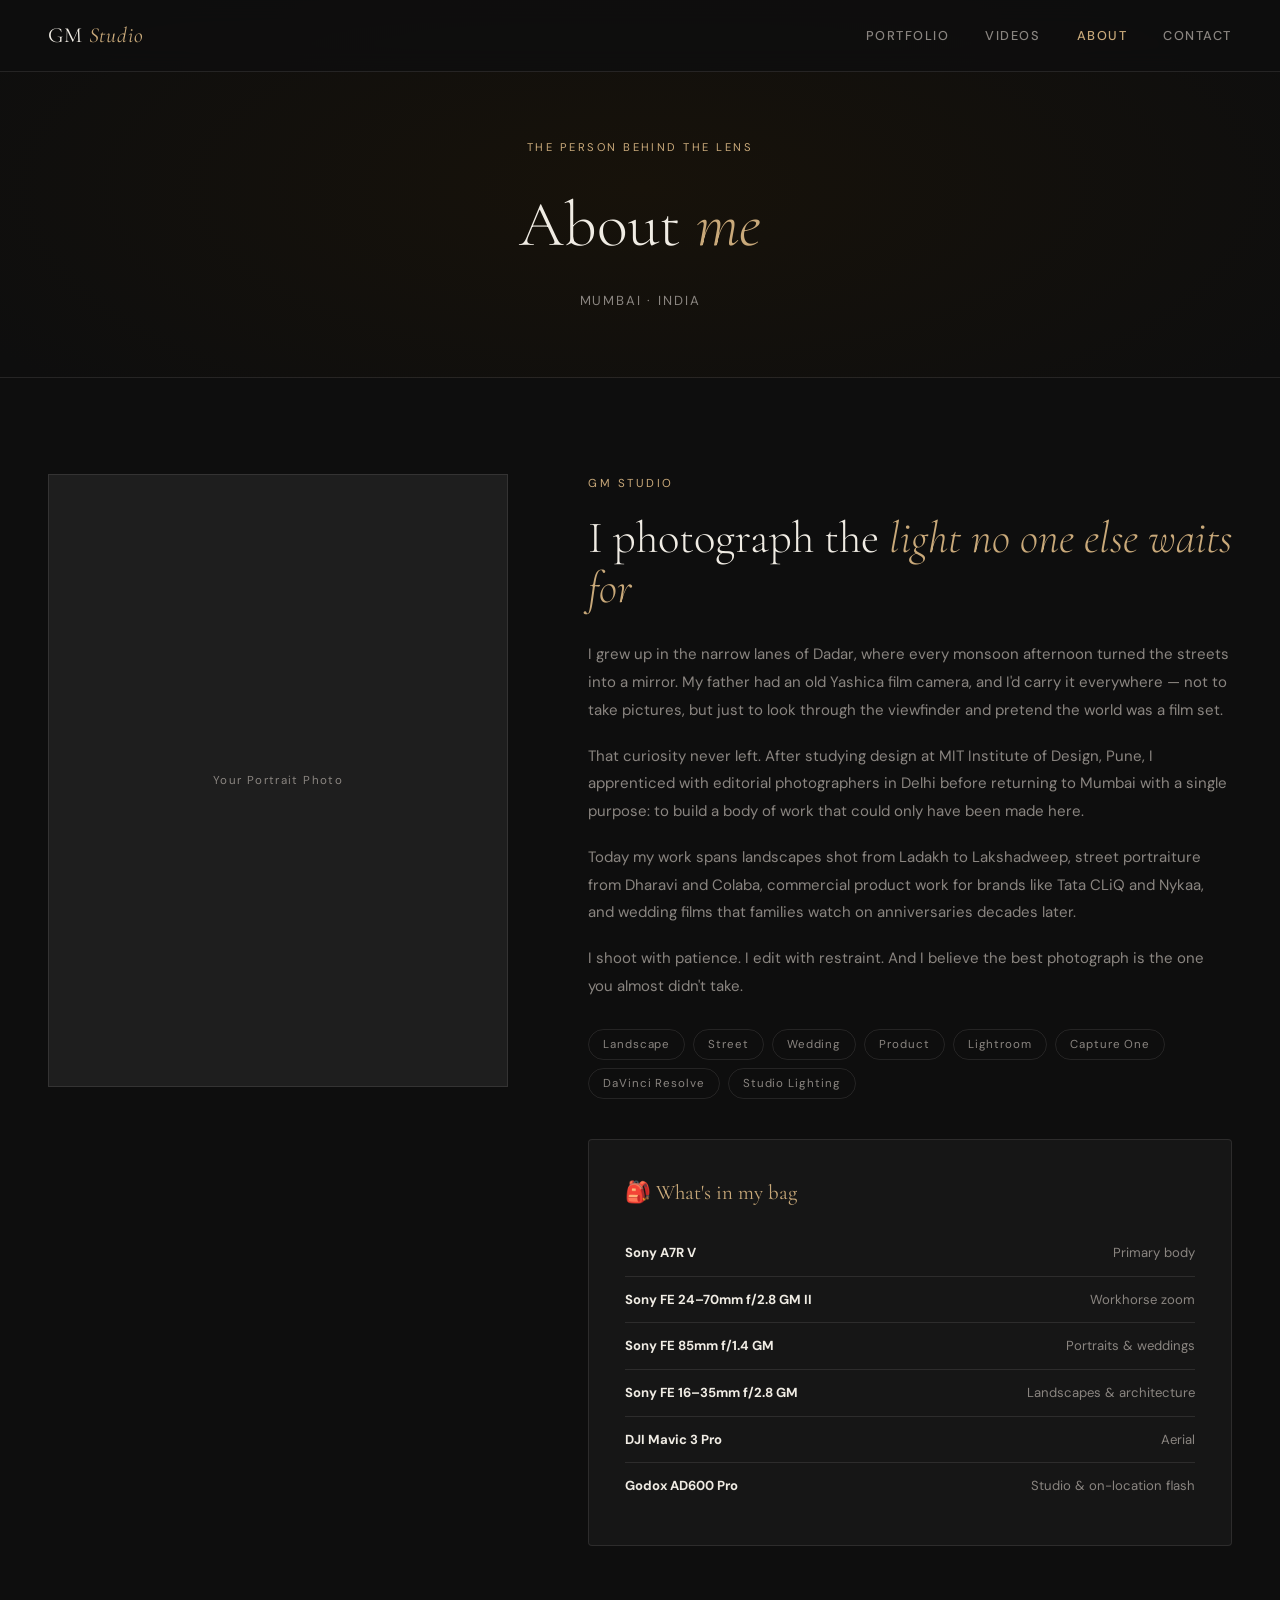
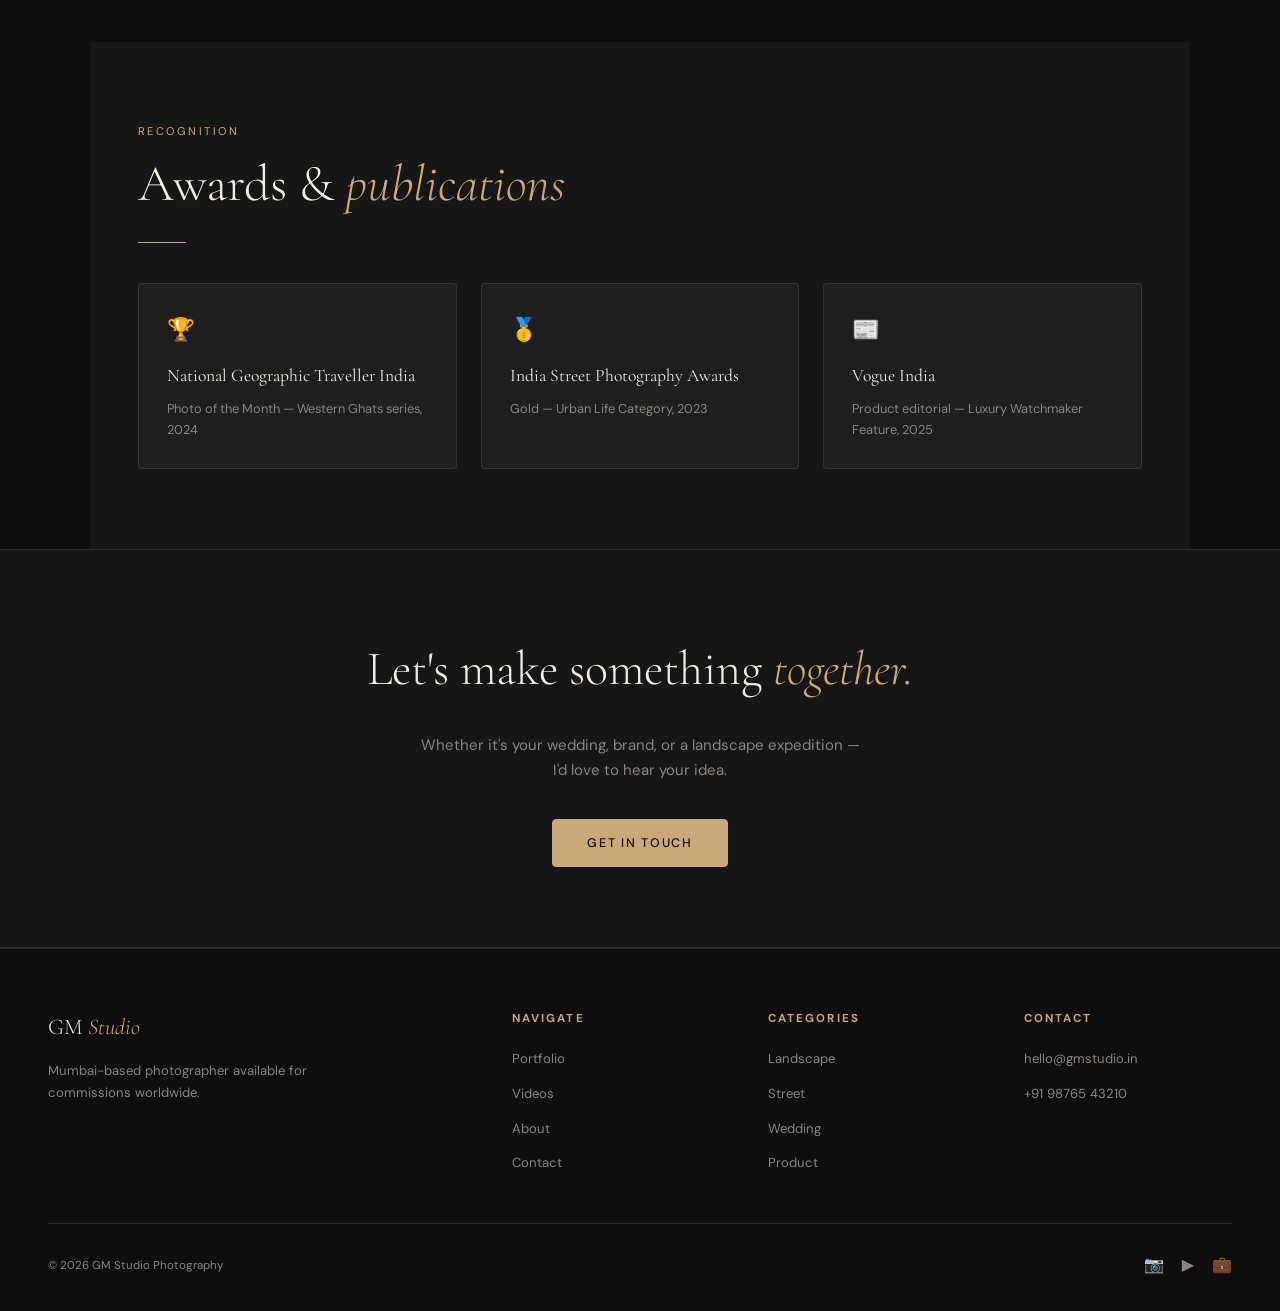
==== about.html @ 30e32eff "Add files via upload" ====
<!DOCTYPE html>
<html lang="en">
<head>
  <meta charset="UTF-8" />
  <meta name="viewport" content="width=device-width, initial-scale=1.0" />
  <title>About — GM Studio Photography</title>
  <link rel="stylesheet" href="css/style.css" />
</head>
<body class="about-page">

  <nav>
    <a href="index.html" class="nav-logo">GM <span> Studio </span></a>
    <ul class="nav-links">
      <li><a href="portfolio.html">Portfolio</a></li>
      <li><a href="videos.html">Videos</a></li>
      <li><a href="about.html">About</a></li>
      <li><a href="contact.html">Contact</a></li>
    </ul>
    <button class="hamburger" aria-label="Menu">
      <span></span><span></span><span></span>
    </button>
  </nav>

  <div class="mobile-menu">
    <a href="portfolio.html">Portfolio</a>
    <a href="videos.html">Videos</a>
    <a href="about.html">About</a>
    <a href="contact.html">Contact</a>
  </div>

  <!-- PAGE HERO -->
  <div class="page-hero">
    <div class="section-label">The person behind the lens</div>
    <h1>About <em>me</em></h1>
    <p>Mumbai &middot; India</p>
  </div>

  <!-- ABOUT INTRO -->
  <div class="about-intro">
    <div class="about-photo">
      <span style="color:var(--text-muted);font-size:.72rem;letter-spacing:.12em;">Your Portrait Photo</span>
    </div>
    <div class="about-text" data-reveal>
      <div class="eyebrow">GM Studio </div>
      <h2>I photograph the <em>light no one else waits for</em></h2>

      <p>I grew up in the narrow lanes of Dadar, where every monsoon afternoon turned the streets into a mirror. My father had an old Yashica film camera, and I'd carry it everywhere — not to take pictures, but just to look through the viewfinder and pretend the world was a film set.</p>

      <p>That curiosity never left. After studying design at MIT Institute of Design, Pune, I apprenticed with editorial photographers in Delhi before returning to Mumbai with a single purpose: to build a body of work that could only have been made here.</p>

      <p>Today my work spans landscapes shot from Ladakh to Lakshadweep, street portraiture from Dharavi and Colaba, commercial product work for brands like Tata CLiQ and Nykaa, and wedding films that families watch on anniversaries decades later.</p>

      <p>I shoot with patience. I edit with restraint. And I believe the best photograph is the one you almost didn't take.</p>

      <div class="skills-row">
        <span class="skill-tag">Landscape</span>
        <span class="skill-tag">Street</span>
        <span class="skill-tag">Wedding</span>
        <span class="skill-tag">Product</span>
        <span class="skill-tag">Lightroom</span>
        <span class="skill-tag">Capture One</span>
        <span class="skill-tag">DaVinci Resolve</span>
        <span class="skill-tag">Studio Lighting</span>
      </div>

      <!-- GEAR -->
      <div class="gear-list">
        <h3>🎒 What's in my bag</h3>
        <div class="gear-item">
          <strong>Sony A7R V</strong>
          <span>Primary body</span>
        </div>
        <div class="gear-item">
          <strong>Sony FE 24–70mm f/2.8 GM II</strong>
          <span>Workhorse zoom</span>
        </div>
        <div class="gear-item">
          <strong>Sony FE 85mm f/1.4 GM</strong>
          <span>Portraits & weddings</span>
        </div>
        <div class="gear-item">
          <strong>Sony FE 16–35mm f/2.8 GM</strong>
          <span>Landscapes & architecture</span>
        </div>
        <div class="gear-item">
          <strong>DJI Mavic 3 Pro</strong>
          <span>Aerial</span>
        </div>
        <div class="gear-item">
          <strong>Godox AD600 Pro</strong>
          <span>Studio & on-location flash</span>
        </div>
      </div>
    </div>
  </div>

  <!-- AWARDS + RECOGNITION -->
  <section style="background:var(--bg-2); padding:80px 48px;">
    <div class="section-label">Recognition</div>
    <h2 class="section-title" data-reveal>Awards & <em>publications</em></h2>
    <div class="divider"></div>
    <div style="display:grid; grid-template-columns:repeat(3,1fr); gap:24px; margin-top:40px;">

      <div style="background:var(--bg-3);border:1px solid var(--border);padding:28px;border-radius:4px;" data-reveal>
        <div style="font-size:1.4rem;margin-bottom:12px;">🏆</div>
        <h4 style="font-family:var(--font-display);font-weight:400;font-size:1.1rem;margin-bottom:8px;">National Geographic Traveller India</h4>
        <p style="font-size:.8rem;color:var(--text-muted);">Photo of the Month — Western Ghats series, 2024</p>
      </div>

      <div style="background:var(--bg-3);border:1px solid var(--border);padding:28px;border-radius:4px;" data-reveal>
        <div style="font-size:1.4rem;margin-bottom:12px;">🥇</div>
        <h4 style="font-family:var(--font-display);font-weight:400;font-size:1.1rem;margin-bottom:8px;">India Street Photography Awards</h4>
        <p style="font-size:.8rem;color:var(--text-muted);">Gold — Urban Life Category, 2023</p>
      </div>

      <div style="background:var(--bg-3);border:1px solid var(--border);padding:28px;border-radius:4px;" data-reveal>
        <div style="font-size:1.4rem;margin-bottom:12px;">📰</div>
        <h4 style="font-family:var(--font-display);font-weight:400;font-size:1.1rem;margin-bottom:8px;">Vogue India</h4>
        <p style="font-size:.8rem;color:var(--text-muted);">Product editorial — Luxury Watchmaker Feature, 2025</p>
      </div>

    </div>
  </section>

  <!-- CTA -->
  <div class="cta-strip">
    <h2>Let's make something <em>together.</em></h2>
    <p>Whether it's your wedding, brand, or a landscape expedition — I'd love to hear your idea.</p>
    <a href="contact.html" class="btn btn-solid">Get in touch</a>
  </div>

  <!-- FOOTER -->
  <footer>
    <div class="footer-grid">
      <div>
        <div class="footer-logo">GM <span> Studio </span></div>
        <p class="footer-about">Mumbai-based photographer available for commissions worldwide.</p>
      </div>
      <div class="footer-col">
        <h4>Navigate</h4>
        <ul>
          <li><a href="portfolio.html">Portfolio</a></li>
          <li><a href="videos.html">Videos</a></li>
          <li><a href="about.html">About</a></li>
          <li><a href="contact.html">Contact</a></li>
        </ul>
      </div>
      <div class="footer-col">
        <h4>Categories</h4>
        <ul>
          <li><a href="portfolio.html">Landscape</a></li>
          <li><a href="portfolio.html">Street</a></li>
          <li><a href="portfolio.html">Wedding</a></li>
          <li><a href="portfolio.html">Product</a></li>
        </ul>
      </div>
      <div class="footer-col">
        <h4>Contact</h4>
        <ul>
          <li><a href="mailto:hello@gmstudio.in">hello@gmstudio.in</a></li>
          <li><a href="tel:+919876543210">+91 98765 43210</a></li>
        </ul>
      </div>
    </div>
    <div class="footer-bottom">
      <span>© 2026 GM Studio Photography</span>
      <div class="social-links">
        <a href="#" aria-label="Instagram">📷</a>
        <a href="#" aria-label="YouTube">▶️</a>
        <a href="#" aria-label="LinkedIn">💼</a>
      </div>
    </div>
  </footer>

  <script src="js/main.js"></script>
</body>
</html>
---- css/style.css ----
/* ============================================================
   Aryan Sharma Photography — style.css
   Palette: Deep charcoal bg, warm ivory text, dusty rose accent
   Type: Cormorant Garamond (display) + DM Sans (body)
   ============================================================ */

@import url('https://fonts.googleapis.com/css2?family=Cormorant+Garamond:ital,wght@0,300;0,400;0,600;1,300;1,400&family=DM+Sans:wght@300;400;500&display=swap');

/* ── TOKENS ── */
:root {
  --bg:         #0e0e0e;
  --bg-2:       #161616;
  --bg-3:       #1e1e1e;
  --text:       #f0ece4;
  --text-muted: #8a8580;
  --accent:     #c9a97a;       /* warm gold */
  --accent-2:   #e8d5b7;
  --border:     rgba(240,236,228,.1);
  --radius:     4px;
  --nav-h:      72px;

  --font-display: 'Cormorant Garamond', Georgia, serif;
  --font-body:    'DM Sans', system-ui, sans-serif;
}

/* ── RESET ── */
*, *::before, *::after { box-sizing: border-box; margin: 0; padding: 0; }
html { scroll-behavior: smooth; }
body {
  background: var(--bg);
  color: var(--text);
  font-family: var(--font-body);
  font-size: 15px;
  line-height: 1.65;
  -webkit-font-smoothing: antialiased;
}
img { display: block; max-width: 100%; }
a { color: inherit; text-decoration: none; }
ul { list-style: none; }
button { cursor: pointer; border: none; background: none; font-family: inherit; }

/* ── NAV ── */
nav {
  position: fixed; top: 0; left: 0; right: 0; z-index: 100;
  height: var(--nav-h);
  display: flex; align-items: center; justify-content: space-between;
  padding: 0 48px;
  background: rgba(14,14,14,.88);
  backdrop-filter: blur(12px);
  border-bottom: 1px solid var(--border);
  transition: background .3s;
}
.nav-logo {
  font-family: var(--font-display);
  font-size: 1.35rem;
  font-weight: 400;
  letter-spacing: .04em;
  color: var(--text);
}
.nav-logo span { color: var(--accent); font-style: italic; }
.nav-links { display: flex; gap: 36px; align-items: center; }
.nav-links a {
  font-size: .8rem;
  font-weight: 500;
  letter-spacing: .12em;
  text-transform: uppercase;
  color: var(--text-muted);
  transition: color .2s;
}
.nav-links a:hover,
.nav-links a.active { color: var(--accent); }
.hamburger { display: none; flex-direction: column; gap: 5px; }
.hamburger span {
  display: block; width: 24px; height: 1.5px;
  background: var(--text); transition: all .3s;
}

/* ── HERO ── */
.hero {
  min-height: 100vh;
  display: flex; flex-direction: column;
  align-items: center; justify-content: center;
  text-align: center;
  padding: var(--nav-h) 24px 0;
  position: relative;
  overflow: hidden;
}
.hero-bg {
  position: absolute; inset: 0; z-index: 0;
  background: radial-gradient(ellipse 70% 60% at 50% 40%, #1a1510 0%, #0e0e0e 100%);
}
.hero-content { position: relative; z-index: 1; max-width: 680px; }
.hero-icon {
  font-size: 2rem; margin-bottom: 28px;
  color: var(--accent); opacity: .7;
}
.hero h1 {
  font-family: var(--font-display);
  font-size: clamp(2.8rem, 6vw, 5.5rem);
  font-weight: 300;
  line-height: 1.08;
  letter-spacing: -.01em;
  margin-bottom: 20px;
}
.hero h1 em { font-style: italic; color: var(--accent); }
.hero-sub {
  font-size: .78rem;
  letter-spacing: .22em;
  text-transform: uppercase;
  color: var(--text-muted);
  margin-bottom: 44px;
}
.hero-sub span { color: var(--accent); }
.btn {
  display: inline-flex; align-items: center; gap: 10px;
  padding: 13px 34px;
  border: 1px solid var(--accent);
  color: var(--accent);
  font-family: var(--font-body);
  font-size: .78rem;
  font-weight: 500;
  letter-spacing: .14em;
  text-transform: uppercase;
  border-radius: var(--radius);
  transition: background .25s, color .25s;
}
.btn:hover { background: var(--accent); color: var(--bg); }
.btn-solid {
  background: var(--accent); color: var(--bg);
}
.btn-solid:hover { background: var(--accent-2); }
.hero-scroll {
  position: absolute; bottom: 36px; left: 50%; transform: translateX(-50%);
  display: flex; flex-direction: column; align-items: center; gap: 8px;
  color: var(--text-muted); font-size: .7rem; letter-spacing: .14em;
  text-transform: uppercase;
}
.hero-scroll::after {
  content: '';
  display: block; width: 1px; height: 40px;
  background: linear-gradient(to bottom, var(--accent), transparent);
  animation: scrollLine 2s ease-in-out infinite;
}
@keyframes scrollLine { 0%,100%{opacity:.3;transform:scaleY(1)} 50%{opacity:1;transform:scaleY(1.3)} }

/* ── SECTION BASICS ── */
section { padding: 96px 48px; }
.section-label {
  font-size: .7rem; letter-spacing: .22em; text-transform: uppercase;
  color: var(--accent); margin-bottom: 16px;
}
.section-title {
  font-family: var(--font-display);
  font-size: clamp(2rem, 4vw, 3.2rem);
  font-weight: 300; line-height: 1.12;
}
.section-title em { font-style: italic; color: var(--accent); }
.divider {
  width: 48px; height: 1px;
  background: var(--accent); margin: 28px 0;
}

/* ── PORTFOLIO PREVIEW (homepage) ── */
.portfolio-section { background: var(--bg-2); }
.filter-bar {
  display: flex; align-items: center; gap: 12px;
  margin-bottom: 40px; flex-wrap: wrap;
}
.filter-bar span {
  font-size: .72rem; letter-spacing: .14em;
  text-transform: uppercase; color: var(--text-muted); margin-right: 8px;
}
.filter-btn {
  padding: 6px 18px;
  border: 1px solid var(--border);
  border-radius: 20px;
  font-size: .75rem; letter-spacing: .1em;
  text-transform: uppercase; color: var(--text-muted);
  transition: all .2s;
}
.filter-btn:hover, .filter-btn.active {
  border-color: var(--accent); color: var(--accent);
  background: rgba(201,169,122,.08);
}
.grid-3 {
  display: grid;
  grid-template-columns: repeat(3, 1fr);
  gap: 2px;
}
.photo-card {
  position: relative; overflow: hidden;
  aspect-ratio: 4/3; background: var(--bg-3);
  cursor: pointer;
}
.photo-card img {
  width: 100%; height: 100%; object-fit: cover;
  transition: transform .5s cubic-bezier(.25,.46,.45,.94);
}
.photo-card:hover img { transform: scale(1.06); }
.photo-card-overlay {
  position: absolute; inset: 0;
  background: linear-gradient(to top, rgba(14,14,14,.85) 0%, transparent 55%);
  opacity: 0; transition: opacity .3s;
  display: flex; flex-direction: column;
  justify-content: flex-end; padding: 20px;
}
.photo-card:hover .photo-card-overlay { opacity: 1; }
.photo-card-overlay h3 {
  font-family: var(--font-display); font-weight: 400; font-size: 1.1rem;
}
.photo-card-overlay p { font-size: .72rem; color: var(--accent); letter-spacing: .1em; text-transform: uppercase; }

/* ── PLACEHOLDER SVG PHOTO CARDS ── */
.photo-placeholder {
  width:100%; height:100%; display:flex; align-items:center; justify-content:center;
  background: var(--bg-3); flex-direction: column; gap: 8px; color: var(--text-muted);
}
.photo-placeholder svg { opacity: .3; }
.photo-placeholder span { font-size: .7rem; letter-spacing: .1em; text-transform: uppercase; opacity: .4; }

/* ── ABOUT STRIP (homepage teaser) ── */
.about-strip {
  display: grid; grid-template-columns: 1fr 1fr; gap: 80px; align-items: center;
}
.about-strip-img {
  position: relative;
}
.about-strip-img .img-frame {
  width: 100%; aspect-ratio: 3/4; background: var(--bg-3);
  border: 1px solid var(--border);
  display: flex; align-items: center; justify-content: center;
  color: var(--text-muted); font-size: .75rem; letter-spacing: .1em;
}
.about-strip-img::before {
  content: '';
  position: absolute; top: -16px; left: -16px;
  width: 60%; height: 60%;
  border-top: 1px solid var(--accent); border-left: 1px solid var(--accent);
  pointer-events: none;
}
.about-strip-text p { color: var(--text-muted); margin-bottom: 20px; line-height: 1.8; }
.stats-row { display: flex; gap: 40px; margin: 36px 0; }
.stat { border-left: 1px solid var(--accent); padding-left: 16px; }
.stat-num {
  font-family: var(--font-display); font-size: 2.2rem;
  font-weight: 300; color: var(--text); line-height: 1;
}
.stat-num span { color: var(--accent); }
.stat-label { font-size: .7rem; letter-spacing: .14em; text-transform: uppercase; color: var(--text-muted); }

/* ── SERVICES ── */
.services-grid {
  display: grid; grid-template-columns: repeat(4, 1fr); gap: 1px;
  border: 1px solid var(--border); margin-top: 56px;
}
.service-card {
  padding: 40px 28px; background: var(--bg-2);
  border-right: 1px solid var(--border);
  transition: background .25s;
}
.service-card:last-child { border-right: none; }
.service-card:hover { background: var(--bg-3); }
.service-icon { font-size: 1.6rem; margin-bottom: 20px; }
.service-card h3 {
  font-family: var(--font-display); font-size: 1.25rem;
  font-weight: 400; margin-bottom: 12px;
}
.service-card p { font-size: .82rem; color: var(--text-muted); line-height: 1.7; }

/* ── CTA STRIP ── */
.cta-strip {
  background: var(--bg-2);
  border-top: 1px solid var(--border);
  border-bottom: 1px solid var(--border);
  text-align: center; padding: 80px 48px;
}
.cta-strip h2 {
  font-family: var(--font-display); font-size: clamp(1.8rem, 4vw, 3rem);
  font-weight: 300; margin-bottom: 24px;
}
.cta-strip h2 em { font-style: italic; color: var(--accent); }
.cta-strip p { color: var(--text-muted); max-width: 440px; margin: 0 auto 36px; }

/* ── FOOTER ── */
footer {
  background: var(--bg); border-top: 1px solid var(--border);
  padding: 60px 48px 32px;
}
.footer-grid {
  display: grid; grid-template-columns: 2fr 1fr 1fr 1fr; gap: 48px;
  margin-bottom: 48px;
}
.footer-logo {
  font-family: var(--font-display); font-size: 1.4rem; font-weight: 300;
  color: var(--text); margin-bottom: 14px;
}
.footer-logo span { color: var(--accent); font-style: italic; }
.footer-about { font-size: .82rem; color: var(--text-muted); line-height: 1.7; max-width: 260px; }
.footer-col h4 {
  font-size: .72rem; letter-spacing: .18em; text-transform: uppercase;
  color: var(--accent); margin-bottom: 18px;
}
.footer-col ul { display: flex; flex-direction: column; gap: 10px; }
.footer-col ul li a {
  font-size: .82rem; color: var(--text-muted); transition: color .2s;
}
.footer-col ul li a:hover { color: var(--text); }
.footer-bottom {
  display: flex; justify-content: space-between; align-items: center;
  padding-top: 28px; border-top: 1px solid var(--border);
  font-size: .72rem; color: var(--text-muted);
}
.social-links { display: flex; gap: 18px; }
.social-links a { color: var(--text-muted); transition: color .2s; font-size: 1rem; }
.social-links a:hover { color: var(--accent); }

/* ── PAGE HERO (inner pages) ── */
.page-hero {
  height: 42vh; min-height: 300px;
  display: flex; flex-direction: column; align-items: center; justify-content: center;
  text-align: center; padding-top: var(--nav-h);
  background: radial-gradient(ellipse 60% 80% at 50% 50%, #17120a 0%, #0e0e0e 100%);
  border-bottom: 1px solid var(--border);
}
.page-hero h1 {
  font-family: var(--font-display); font-size: clamp(2.4rem, 5vw, 4.5rem);
  font-weight: 300;
}
.page-hero h1 em { font-style: italic; color: var(--accent); }
.page-hero p { color: var(--text-muted); font-size: .82rem; letter-spacing: .14em; text-transform: uppercase; margin-top: 12px; }

/* ── PORTFOLIO PAGE ── */
.portfolio-page section { padding: 64px 48px; }
.masonry-grid {
  columns: 3; column-gap: 3px;
}
.masonry-item {
  break-inside: avoid; margin-bottom: 3px;
  position: relative; overflow: hidden; cursor: pointer;
}
.masonry-item img { width: 100%; display: block; transition: transform .4s; }
.masonry-item:hover img { transform: scale(1.04); }

/* ── LIGHTBOX ── */
.lightbox {
  position: fixed; inset: 0; z-index: 999;
  background: rgba(10,10,10,.95); backdrop-filter: blur(8px);
  display: none; align-items: center; justify-content: center;
}
.lightbox.open { display: flex; }
.lightbox-inner { max-width: 90vw; max-height: 90vh; position: relative; }
.lightbox-inner img { max-width: 90vw; max-height: 80vh; object-fit: contain; border: 1px solid var(--border); }
.lightbox-close {
  position: absolute; top: -44px; right: 0;
  color: var(--text-muted); font-size: 1.6rem; cursor: pointer;
  transition: color .2s;
}
.lightbox-close:hover { color: var(--accent); }
.lightbox-caption {
  margin-top: 14px; text-align: center;
  font-family: var(--font-display); font-size: 1rem;
  color: var(--text-muted); font-style: italic;
}

/* ── VIDEOS PAGE ── */
.videos-grid {
  display: grid; grid-template-columns: repeat(3, 1fr); gap: 24px;
  margin-top: 48px;
}
.video-card {
  background: var(--bg-2); border: 1px solid var(--border);
  border-radius: var(--radius); overflow: hidden; transition: border-color .25s;
}
.video-card:hover { border-color: var(--accent); }
.video-thumb {
  aspect-ratio: 16/9; background: var(--bg-3);
  display: flex; align-items: center; justify-content: center;
  position: relative; overflow: hidden; cursor: pointer;
}
.video-thumb-placeholder {
  width: 100%; height: 100%; display: flex; align-items: center; justify-content: center;
  background: linear-gradient(135deg, #1a1510, #0e0e0e);
}
.play-btn {
  width: 56px; height: 56px; border-radius: 50%;
  border: 1.5px solid var(--accent);
  display: flex; align-items: center; justify-content: center;
  color: var(--accent); font-size: 1.2rem;
  transition: all .25s;
}
.video-thumb:hover .play-btn { background: var(--accent); color: var(--bg); }
.video-info { padding: 20px; }
.video-info h3 { font-family: var(--font-display); font-size: 1.1rem; font-weight: 400; margin-bottom: 8px; }
.video-info p { font-size: .78rem; color: var(--text-muted); }
.video-tag {
  display: inline-block; margin-top: 10px;
  padding: 3px 10px; border: 1px solid var(--border);
  border-radius: 20px; font-size: .65rem; letter-spacing: .1em;
  text-transform: uppercase; color: var(--text-muted);
}

/* ── ABOUT PAGE ── */
.about-page section { max-width: 1100px; margin: 0 auto; }
.about-intro {
  display: grid; grid-template-columns: 1fr 1.4fr; gap: 80px; align-items: start;
  padding: 96px 48px;
}
.about-photo {
  position: sticky; top: calc(var(--nav-h) + 24px);
  aspect-ratio: 3/4; background: var(--bg-3); border: 1px solid var(--border);
  display: flex; align-items: center; justify-content: center;
  color: var(--text-muted); font-size: .75rem;
}
.about-text .eyebrow {
  font-size: .72rem; letter-spacing: .22em; text-transform: uppercase;
  color: var(--accent); margin-bottom: 20px;
}
.about-text h2 {
  font-family: var(--font-display); font-size: clamp(2rem, 3.5vw, 3rem);
  font-weight: 300; line-height: 1.12; margin-bottom: 28px;
}
.about-text h2 em { font-style: italic; color: var(--accent); }
.about-text p { color: var(--text-muted); line-height: 1.85; margin-bottom: 18px; }
.skills-row { display: flex; flex-wrap: wrap; gap: 8px; margin-top: 28px; }
.skill-tag {
  padding: 5px 14px; border: 1px solid var(--border);
  border-radius: 20px; font-size: .72rem; letter-spacing: .08em;
  color: var(--text-muted);
}
.gear-list {
  background: var(--bg-2); border: 1px solid var(--border);
  border-radius: var(--radius); padding: 36px; margin-top: 40px;
}
.gear-list h3 {
  font-family: var(--font-display); font-size: 1.3rem; font-weight: 400;
  margin-bottom: 20px; color: var(--accent);
}
.gear-item {
  display: flex; justify-content: space-between; align-items: center;
  padding: 12px 0; border-bottom: 1px solid var(--border);
  font-size: .82rem;
}
.gear-item:last-child { border-bottom: none; }
.gear-item span { color: var(--text-muted); }

/* ── CONTACT PAGE ── */
.contact-page { padding: 80px 48px; max-width: 1100px; margin: 0 auto; }
.contact-grid { display: grid; grid-template-columns: 1fr 1.4fr; gap: 80px; align-items: start; }
.contact-info h2 {
  font-family: var(--font-display); font-size: clamp(1.8rem, 3vw, 2.8rem);
  font-weight: 300; margin-bottom: 20px;
}
.contact-info h2 em { font-style: italic; color: var(--accent); }
.contact-info p { color: var(--text-muted); line-height: 1.8; margin-bottom: 32px; }
.contact-detail { display: flex; gap: 16px; align-items: flex-start; margin-bottom: 20px; }
.contact-detail-icon { color: var(--accent); font-size: 1.1rem; margin-top: 2px; }
.contact-detail-text label {
  display: block; font-size: .68rem; letter-spacing: .16em;
  text-transform: uppercase; color: var(--text-muted); margin-bottom: 4px;
}
.contact-detail-text span { font-size: .9rem; }
.form-group { margin-bottom: 22px; }
.form-group label {
  display: block; font-size: .72rem; letter-spacing: .14em;
  text-transform: uppercase; color: var(--accent); margin-bottom: 10px;
}
.form-group input,
.form-group select,
.form-group textarea {
  width: 100%; background: var(--bg-2); border: 1px solid var(--border);
  border-radius: var(--radius); color: var(--text);
  font-family: var(--font-body); font-size: .88rem;
  padding: 13px 16px; transition: border-color .2s; outline: none;
}
.form-group input:focus,
.form-group select:focus,
.form-group textarea:focus { border-color: var(--accent); }
.form-group textarea { resize: vertical; min-height: 130px; }
.form-group select option { background: var(--bg-2); }
.form-row { display: grid; grid-template-columns: 1fr 1fr; gap: 16px; }

/* ── TOAST ── */
.toast {
  position: fixed; bottom: 32px; right: 32px; z-index: 999;
  background: var(--bg-3); border: 1px solid var(--accent);
  color: var(--text); padding: 16px 24px; border-radius: var(--radius);
  font-size: .85rem; display: none; align-items: center; gap: 12px;
  animation: slideUp .3s ease;
}
.toast.show { display: flex; }
@keyframes slideUp { from{transform:translateY(16px);opacity:0} to{transform:translateY(0);opacity:1} }

/* ── MOBILE NAV MENU ── */
.mobile-menu {
  display: none; position: fixed; inset: 0; z-index: 99;
  background: var(--bg); padding: calc(var(--nav-h) + 32px) 40px 40px;
  flex-direction: column; gap: 28px;
}
.mobile-menu.open { display: flex; }
.mobile-menu a {
  font-family: var(--font-display); font-size: 2.2rem; font-weight: 300;
  color: var(--text-muted); transition: color .2s;
}
.mobile-menu a:hover { color: var(--accent); }

/* ── RESPONSIVE ── */
@media (max-width: 1024px) {
  nav { padding: 0 28px; }
  section { padding: 64px 28px; }
  .grid-3, .masonry-grid { columns: 2; }
  .grid-3 { grid-template-columns: 1fr 1fr; }
  .services-grid { grid-template-columns: 1fr 1fr; }
  .footer-grid { grid-template-columns: 1fr 1fr; }
  .about-intro { grid-template-columns: 1fr; gap: 40px; }
  .about-photo { position: static; aspect-ratio: 16/9; }
  .contact-grid { grid-template-columns: 1fr; gap: 48px; }
  .about-strip { grid-template-columns: 1fr; gap: 48px; }
  .videos-grid { grid-template-columns: 1fr 1fr; }
}

@media (max-width: 640px) {
  .nav-links { display: none; }
  .hamburger { display: flex; }
  section { padding: 48px 20px; }
  .grid-3 { grid-template-columns: 1fr; }
  .masonry-grid { columns: 1; }
  .services-grid { grid-template-columns: 1fr; }
  .footer-grid { grid-template-columns: 1fr; }
  .footer-bottom { flex-direction: column; gap: 16px; text-align: center; }
  .form-row { grid-template-columns: 1fr; }
  .stats-row { flex-direction: column; gap: 20px; }
  .videos-grid { grid-template-columns: 1fr; }
  .contact-page { padding: 48px 20px; }
  nav { padding: 0 20px; }
}
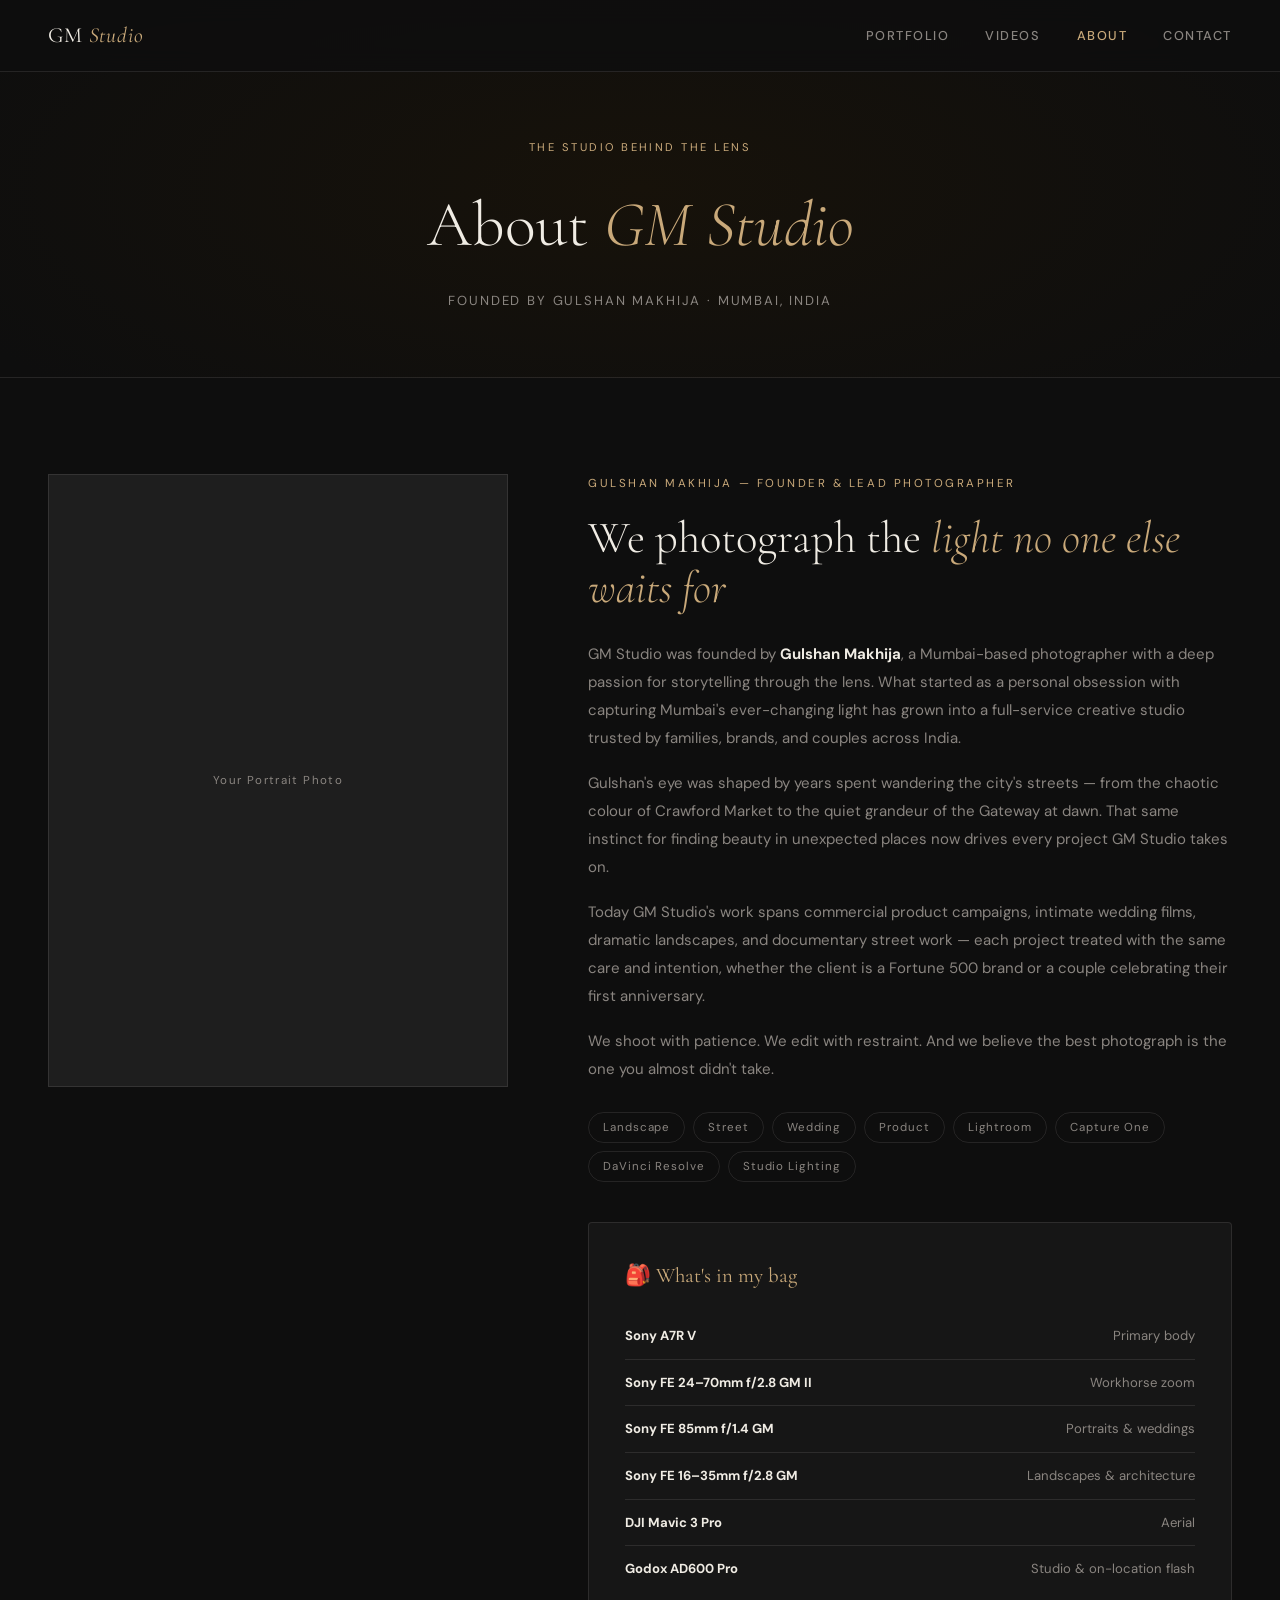
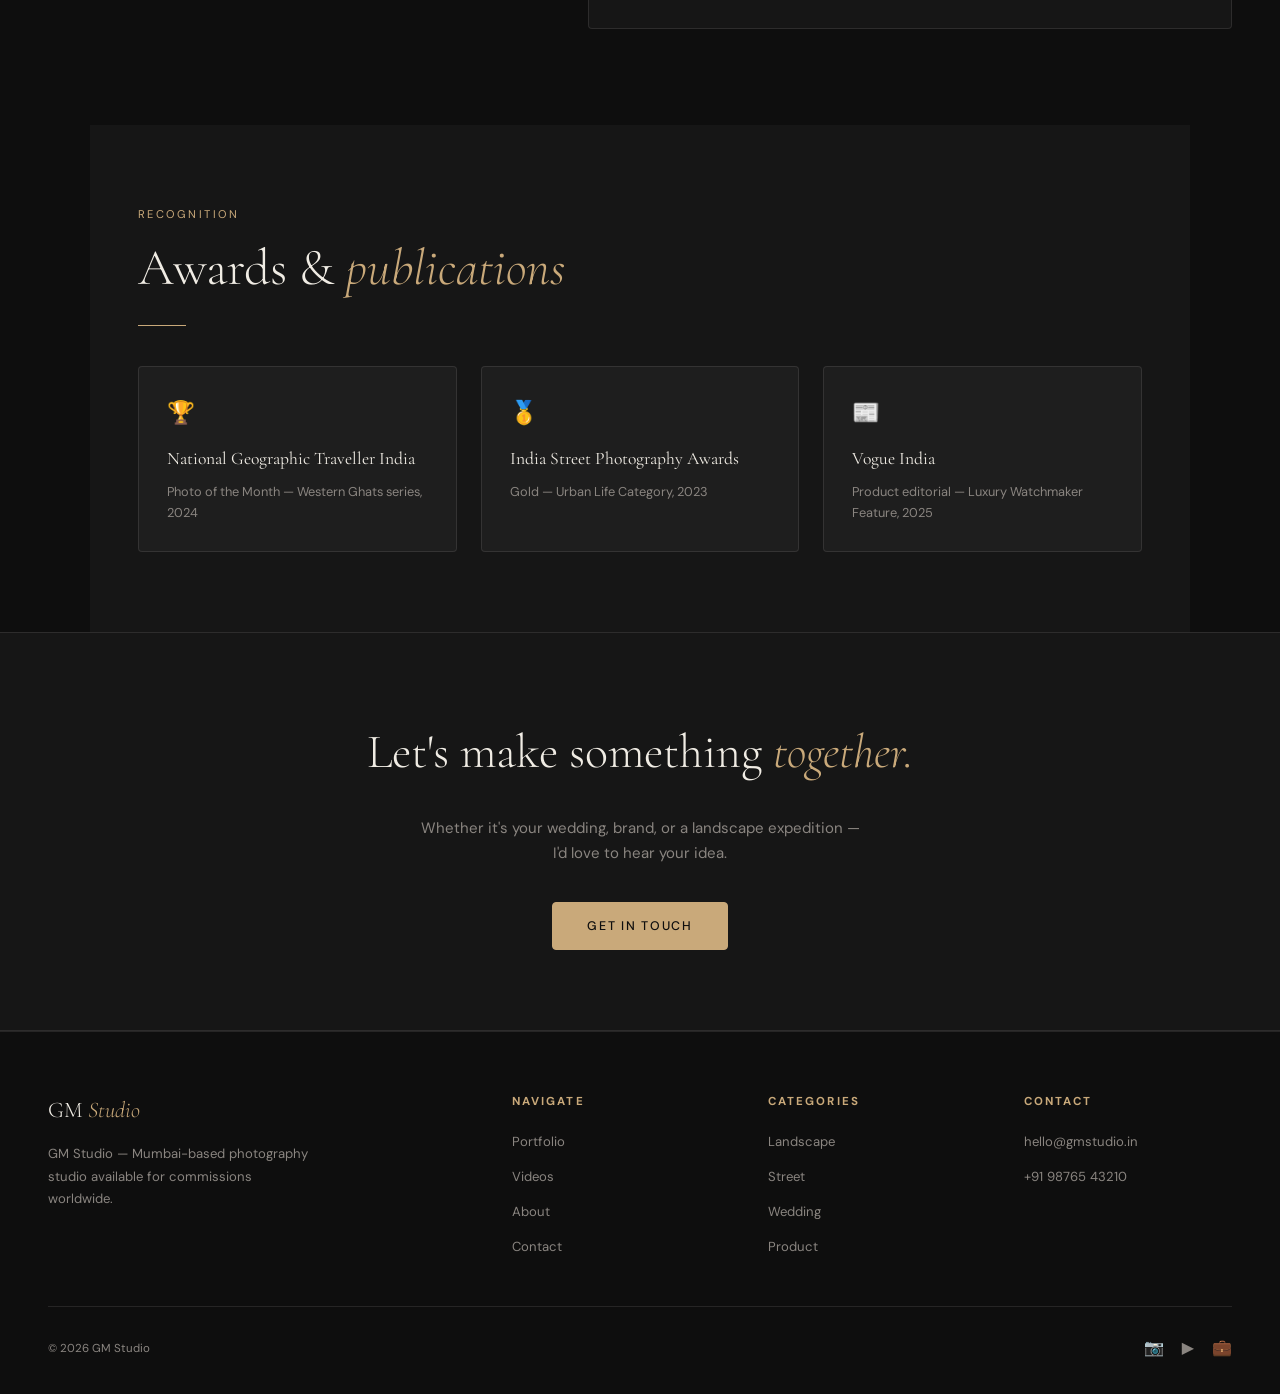
==== commit b5fe3822: "Add files via upload" ====
--- a/about.html
+++ b/about.html
@@ -3,13 +3,13 @@
 <head>
   <meta charset="UTF-8" />
   <meta name="viewport" content="width=device-width, initial-scale=1.0" />
-  <title>About — GM Studio Photography</title>
+  <title>About — GM Studio</title>
   <link rel="stylesheet" href="css/style.css" />
 </head>
 <body class="about-page">
 
   <nav>
-    <a href="index.html" class="nav-logo">GM <span> Studio </span></a>
+    <a href="index.html" class="nav-logo">GM <span>Studio</span></a>
     <ul class="nav-links">
       <li><a href="portfolio.html">Portfolio</a></li>
       <li><a href="videos.html">Videos</a></li>
@@ -30,9 +30,9 @@
 
   <!-- PAGE HERO -->
   <div class="page-hero">
-    <div class="section-label">The person behind the lens</div>
-    <h1>About <em>me</em></h1>
-    <p>Mumbai &middot; India</p>
+    <div class="section-label">The studio behind the lens</div>
+    <h1>About <em>GM Studio</em></h1>
+    <p>Founded by Gulshan Makhija &middot; Mumbai, India</p>
   </div>
 
   <!-- ABOUT INTRO -->
@@ -41,16 +41,16 @@
       <span style="color:var(--text-muted);font-size:.72rem;letter-spacing:.12em;">Your Portrait Photo</span>
     </div>
     <div class="about-text" data-reveal>
-      <div class="eyebrow">GM Studio </div>
-      <h2>I photograph the <em>light no one else waits for</em></h2>
+      <div class="eyebrow">Gulshan Makhija — Founder & Lead Photographer</div>
+      <h2>We photograph the <em>light no one else waits for</em></h2>
 
-      <p>I grew up in the narrow lanes of Dadar, where every monsoon afternoon turned the streets into a mirror. My father had an old Yashica film camera, and I'd carry it everywhere — not to take pictures, but just to look through the viewfinder and pretend the world was a film set.</p>
+      <p>GM Studio was founded by <strong style="color:var(--text)">Gulshan Makhija</strong>, a Mumbai-based photographer with a deep passion for storytelling through the lens. What started as a personal obsession with capturing Mumbai's ever-changing light has grown into a full-service creative studio trusted by families, brands, and couples across India.</p>
 
-      <p>That curiosity never left. After studying design at MIT Institute of Design, Pune, I apprenticed with editorial photographers in Delhi before returning to Mumbai with a single purpose: to build a body of work that could only have been made here.</p>
+      <p>Gulshan's eye was shaped by years spent wandering the city's streets — from the chaotic colour of Crawford Market to the quiet grandeur of the Gateway at dawn. That same instinct for finding beauty in unexpected places now drives every project GM Studio takes on.</p>
 
-      <p>Today my work spans landscapes shot from Ladakh to Lakshadweep, street portraiture from Dharavi and Colaba, commercial product work for brands like Tata CLiQ and Nykaa, and wedding films that families watch on anniversaries decades later.</p>
+      <p>Today GM Studio's work spans commercial product campaigns, intimate wedding films, dramatic landscapes, and documentary street work — each project treated with the same care and intention, whether the client is a Fortune 500 brand or a couple celebrating their first anniversary.</p>
 
-      <p>I shoot with patience. I edit with restraint. And I believe the best photograph is the one you almost didn't take.</p>
+      <p>We shoot with patience. We edit with restraint. And we believe the best photograph is the one you almost didn't take.</p>
 
       <div class="skills-row">
         <span class="skill-tag">Landscape</span>
@@ -133,8 +133,8 @@
   <footer>
     <div class="footer-grid">
       <div>
-        <div class="footer-logo">GM <span> Studio </span></div>
-        <p class="footer-about">Mumbai-based photographer available for commissions worldwide.</p>
+        <div class="footer-logo">GM <span>Studio</span></div>
+        <p class="footer-about">GM Studio — Mumbai-based photography studio available for commissions worldwide.</p>
       </div>
       <div class="footer-col">
         <h4>Navigate</h4>
@@ -163,7 +163,7 @@
       </div>
     </div>
     <div class="footer-bottom">
-      <span>© 2026 GM Studio Photography</span>
+      <span>© 2026 GM Studio</span>
       <div class="social-links">
         <a href="#" aria-label="Instagram">📷</a>
         <a href="#" aria-label="YouTube">▶️</a>
--- a/css/style.css
+++ b/css/style.css
@@ -1,5 +1,5 @@
 /* ============================================================
-   Aryan Sharma Photography — style.css
+   GM Studio — style.css
    Palette: Deep charcoal bg, warm ivory text, dusty rose accent
    Type: Cormorant Garamond (display) + DM Sans (body)
    ============================================================ */
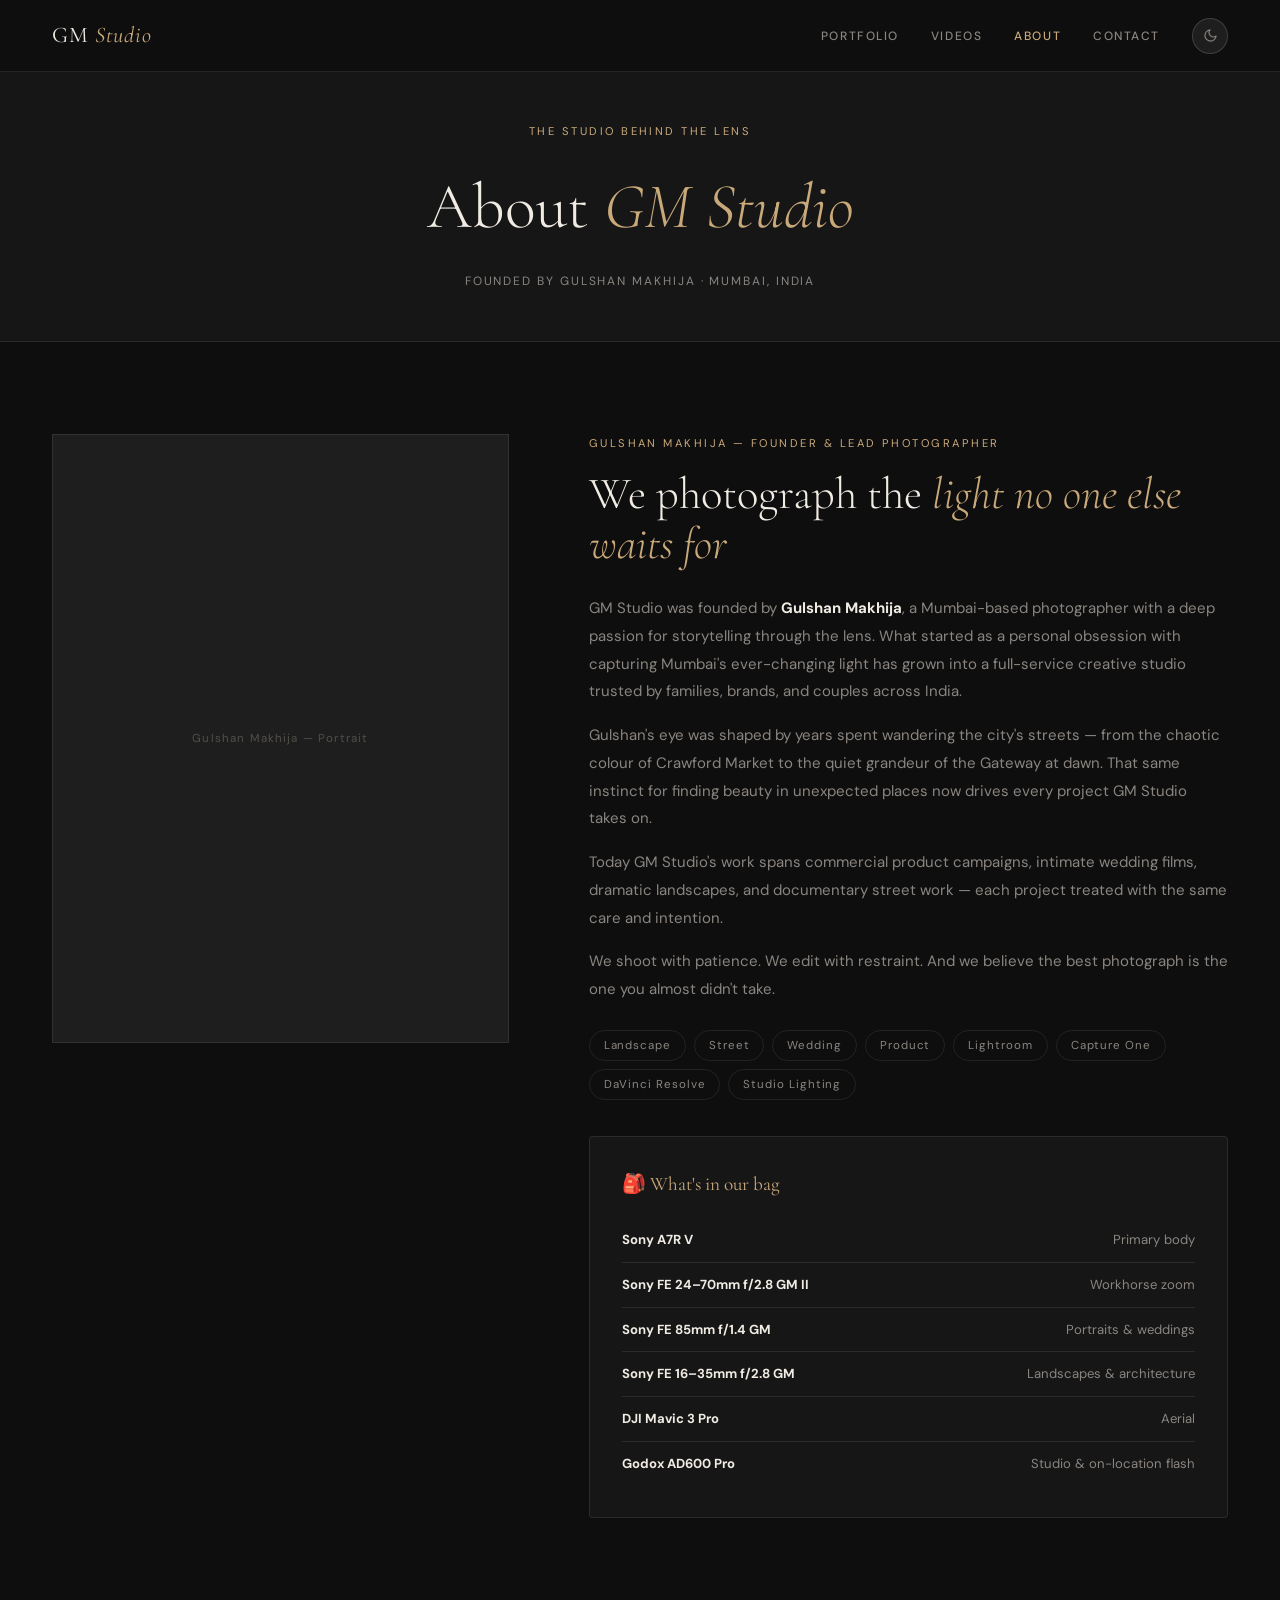
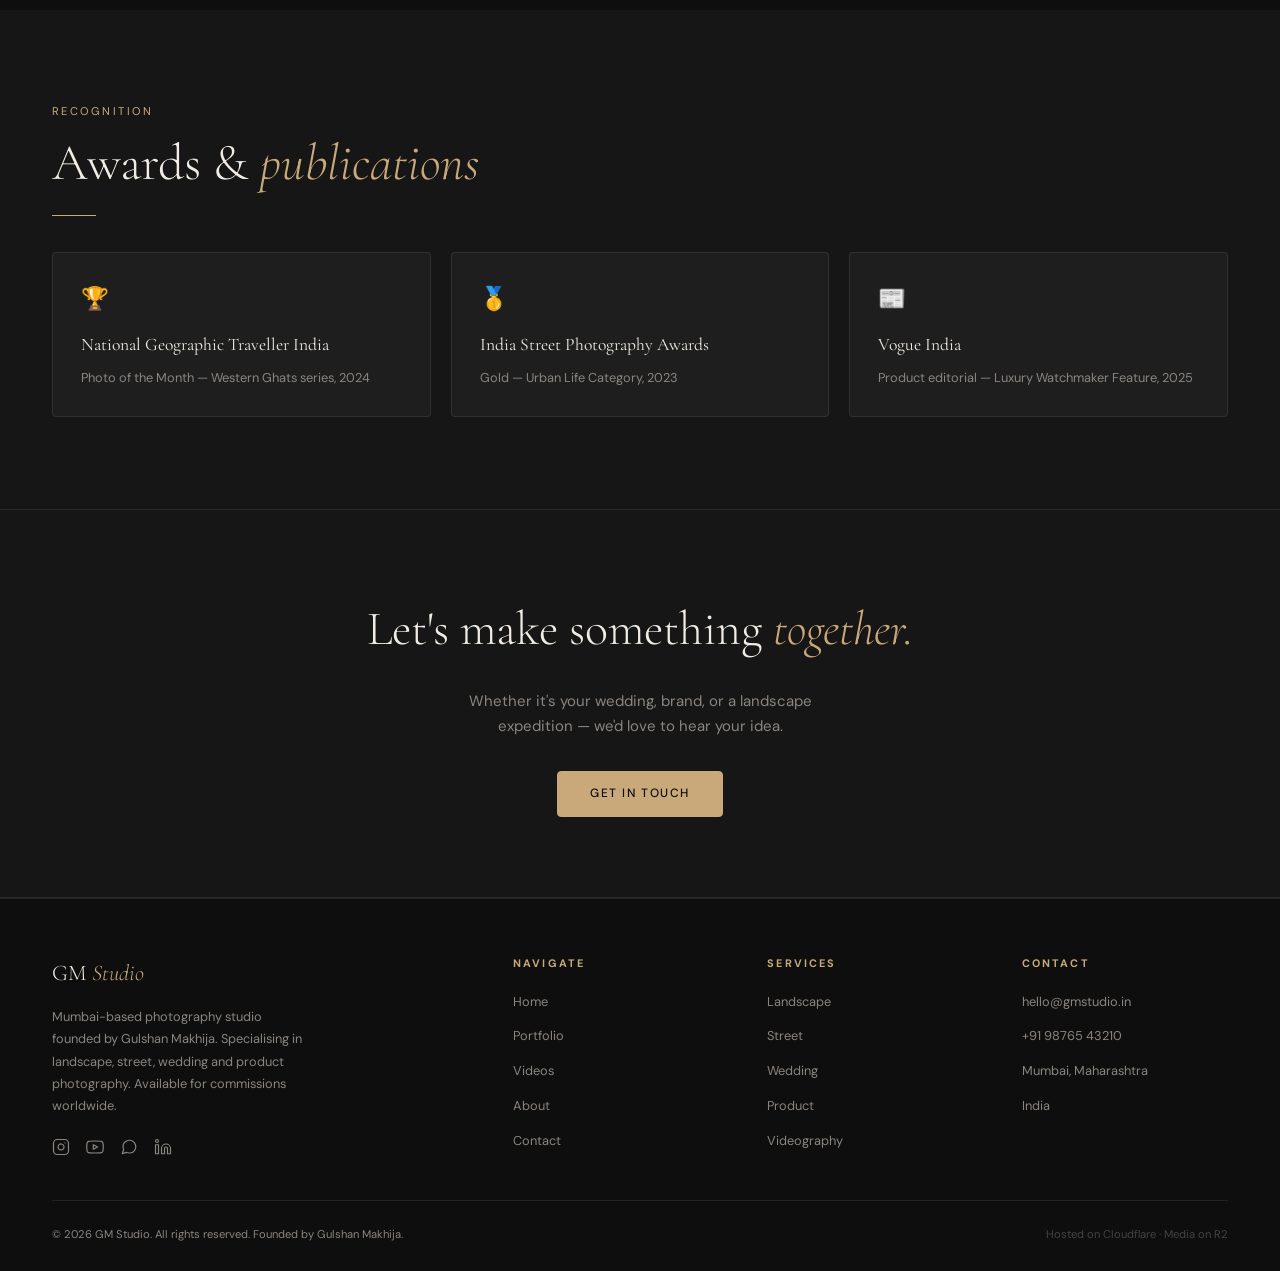
==== commit 08f50faa: "Add files via upload" ====
--- a/about.html
+++ b/about.html
@@ -1,177 +1,93 @@
 <!DOCTYPE html>
-<html lang="en">
+<html lang="en" data-theme="dark">
 <head>
   <meta charset="UTF-8" />
   <meta name="viewport" content="width=device-width, initial-scale=1.0" />
   <title>About — GM Studio</title>
   <link rel="stylesheet" href="css/style.css" />
+  <script src="js/config.js"></script>
+  <script src="js/components.js"></script>
 </head>
-<body class="about-page">
+<body>
 
-  <nav>
-    <a href="index.html" class="nav-logo">GM <span>Studio</span></a>
-    <ul class="nav-links">
-      <li><a href="portfolio.html">Portfolio</a></li>
-      <li><a href="videos.html">Videos</a></li>
-      <li><a href="about.html">About</a></li>
-      <li><a href="contact.html">Contact</a></li>
-    </ul>
-    <button class="hamburger" aria-label="Menu">
-      <span></span><span></span><span></span>
-    </button>
-  </nav>
+  <div id="header-placeholder"></div>
 
-  <div class="mobile-menu">
-    <a href="portfolio.html">Portfolio</a>
-    <a href="videos.html">Videos</a>
-    <a href="about.html">About</a>
-    <a href="contact.html">Contact</a>
-  </div>
-
-  <!-- PAGE HERO -->
   <div class="page-hero">
-    <div class="section-label">The studio behind the lens</div>
+    <span class="section-label">The studio behind the lens</span>
     <h1>About <em>GM Studio</em></h1>
     <p>Founded by Gulshan Makhija &middot; Mumbai, India</p>
   </div>
 
-  <!-- ABOUT INTRO -->
   <div class="about-intro">
-    <div class="about-photo">
-      <span style="color:var(--text-muted);font-size:.72rem;letter-spacing:.12em;">Your Portrait Photo</span>
+    <div class="about-photo" id="about-photo">
+      <span>Gulshan Makhija — Portrait</span>
     </div>
     <div class="about-text" data-reveal>
-      <div class="eyebrow">Gulshan Makhija — Founder & Lead Photographer</div>
+      <div class="eyebrow">Gulshan Makhija — Founder &amp; Lead Photographer</div>
       <h2>We photograph the <em>light no one else waits for</em></h2>
-
       <p>GM Studio was founded by <strong style="color:var(--text)">Gulshan Makhija</strong>, a Mumbai-based photographer with a deep passion for storytelling through the lens. What started as a personal obsession with capturing Mumbai's ever-changing light has grown into a full-service creative studio trusted by families, brands, and couples across India.</p>
-
       <p>Gulshan's eye was shaped by years spent wandering the city's streets — from the chaotic colour of Crawford Market to the quiet grandeur of the Gateway at dawn. That same instinct for finding beauty in unexpected places now drives every project GM Studio takes on.</p>
-
-      <p>Today GM Studio's work spans commercial product campaigns, intimate wedding films, dramatic landscapes, and documentary street work — each project treated with the same care and intention, whether the client is a Fortune 500 brand or a couple celebrating their first anniversary.</p>
-
+      <p>Today GM Studio's work spans commercial product campaigns, intimate wedding films, dramatic landscapes, and documentary street work — each project treated with the same care and intention.</p>
       <p>We shoot with patience. We edit with restraint. And we believe the best photograph is the one you almost didn't take.</p>
-
       <div class="skills-row">
-        <span class="skill-tag">Landscape</span>
-        <span class="skill-tag">Street</span>
-        <span class="skill-tag">Wedding</span>
-        <span class="skill-tag">Product</span>
-        <span class="skill-tag">Lightroom</span>
-        <span class="skill-tag">Capture One</span>
-        <span class="skill-tag">DaVinci Resolve</span>
-        <span class="skill-tag">Studio Lighting</span>
+        <span class="skill-tag">Landscape</span><span class="skill-tag">Street</span>
+        <span class="skill-tag">Wedding</span><span class="skill-tag">Product</span>
+        <span class="skill-tag">Lightroom</span><span class="skill-tag">Capture One</span>
+        <span class="skill-tag">DaVinci Resolve</span><span class="skill-tag">Studio Lighting</span>
       </div>
-
-      <!-- GEAR -->
       <div class="gear-list">
-        <h3>🎒 What's in my bag</h3>
-        <div class="gear-item">
-          <strong>Sony A7R V</strong>
-          <span>Primary body</span>
-        </div>
-        <div class="gear-item">
-          <strong>Sony FE 24–70mm f/2.8 GM II</strong>
-          <span>Workhorse zoom</span>
-        </div>
-        <div class="gear-item">
-          <strong>Sony FE 85mm f/1.4 GM</strong>
-          <span>Portraits & weddings</span>
-        </div>
-        <div class="gear-item">
-          <strong>Sony FE 16–35mm f/2.8 GM</strong>
-          <span>Landscapes & architecture</span>
-        </div>
-        <div class="gear-item">
-          <strong>DJI Mavic 3 Pro</strong>
-          <span>Aerial</span>
-        </div>
-        <div class="gear-item">
-          <strong>Godox AD600 Pro</strong>
-          <span>Studio & on-location flash</span>
-        </div>
+        <h3>🎒 What's in our bag</h3>
+        <div class="gear-item"><strong>Sony A7R V</strong><span>Primary body</span></div>
+        <div class="gear-item"><strong>Sony FE 24–70mm f/2.8 GM II</strong><span>Workhorse zoom</span></div>
+        <div class="gear-item"><strong>Sony FE 85mm f/1.4 GM</strong><span>Portraits &amp; weddings</span></div>
+        <div class="gear-item"><strong>Sony FE 16–35mm f/2.8 GM</strong><span>Landscapes &amp; architecture</span></div>
+        <div class="gear-item"><strong>DJI Mavic 3 Pro</strong><span>Aerial</span></div>
+        <div class="gear-item"><strong>Godox AD600 Pro</strong><span>Studio &amp; on-location flash</span></div>
       </div>
     </div>
   </div>
 
-  <!-- AWARDS + RECOGNITION -->
-  <section style="background:var(--bg-2); padding:80px 48px;">
-    <div class="section-label">Recognition</div>
-    <h2 class="section-title" data-reveal>Awards & <em>publications</em></h2>
+  <section style="background:var(--bg-2);">
+    <span class="section-label">Recognition</span>
+    <h2 class="section-title" data-reveal>Awards &amp; <em>publications</em></h2>
     <div class="divider"></div>
-    <div style="display:grid; grid-template-columns:repeat(3,1fr); gap:24px; margin-top:40px;">
-
+    <div style="display:grid;grid-template-columns:repeat(3,1fr);gap:20px;margin-top:36px;">
       <div style="background:var(--bg-3);border:1px solid var(--border);padding:28px;border-radius:4px;" data-reveal>
         <div style="font-size:1.4rem;margin-bottom:12px;">🏆</div>
         <h4 style="font-family:var(--font-display);font-weight:400;font-size:1.1rem;margin-bottom:8px;">National Geographic Traveller India</h4>
         <p style="font-size:.8rem;color:var(--text-muted);">Photo of the Month — Western Ghats series, 2024</p>
       </div>
-
       <div style="background:var(--bg-3);border:1px solid var(--border);padding:28px;border-radius:4px;" data-reveal>
         <div style="font-size:1.4rem;margin-bottom:12px;">🥇</div>
         <h4 style="font-family:var(--font-display);font-weight:400;font-size:1.1rem;margin-bottom:8px;">India Street Photography Awards</h4>
         <p style="font-size:.8rem;color:var(--text-muted);">Gold — Urban Life Category, 2023</p>
       </div>
-
       <div style="background:var(--bg-3);border:1px solid var(--border);padding:28px;border-radius:4px;" data-reveal>
         <div style="font-size:1.4rem;margin-bottom:12px;">📰</div>
         <h4 style="font-family:var(--font-display);font-weight:400;font-size:1.1rem;margin-bottom:8px;">Vogue India</h4>
         <p style="font-size:.8rem;color:var(--text-muted);">Product editorial — Luxury Watchmaker Feature, 2025</p>
       </div>
-
     </div>
   </section>
 
-  <!-- CTA -->
   <div class="cta-strip">
     <h2>Let's make something <em>together.</em></h2>
-    <p>Whether it's your wedding, brand, or a landscape expedition — I'd love to hear your idea.</p>
+    <p>Whether it's your wedding, brand, or a landscape expedition — we'd love to hear your idea.</p>
     <a href="contact.html" class="btn btn-solid">Get in touch</a>
   </div>
 
-  <!-- FOOTER -->
-  <footer>
-    <div class="footer-grid">
-      <div>
-        <div class="footer-logo">GM <span>Studio</span></div>
-        <p class="footer-about">GM Studio — Mumbai-based photography studio available for commissions worldwide.</p>
-      </div>
-      <div class="footer-col">
-        <h4>Navigate</h4>
-        <ul>
-          <li><a href="portfolio.html">Portfolio</a></li>
-          <li><a href="videos.html">Videos</a></li>
-          <li><a href="about.html">About</a></li>
-          <li><a href="contact.html">Contact</a></li>
-        </ul>
-      </div>
-      <div class="footer-col">
-        <h4>Categories</h4>
-        <ul>
-          <li><a href="portfolio.html">Landscape</a></li>
-          <li><a href="portfolio.html">Street</a></li>
-          <li><a href="portfolio.html">Wedding</a></li>
-          <li><a href="portfolio.html">Product</a></li>
-        </ul>
-      </div>
-      <div class="footer-col">
-        <h4>Contact</h4>
-        <ul>
-          <li><a href="mailto:hello@gmstudio.in">hello@gmstudio.in</a></li>
-          <li><a href="tel:+919876543210">+91 98765 43210</a></li>
-        </ul>
-      </div>
-    </div>
-    <div class="footer-bottom">
-      <span>© 2026 GM Studio</span>
-      <div class="social-links">
-        <a href="#" aria-label="Instagram">📷</a>
-        <a href="#" aria-label="YouTube">▶️</a>
-        <a href="#" aria-label="LinkedIn">💼</a>
-      </div>
-    </div>
-  </footer>
+  <div id="footer-placeholder"></div>
 
   <script src="js/main.js"></script>
+  <script>
+    document.addEventListener('DOMContentLoaded', () => {
+      const el = document.getElementById('about-photo');
+      if (el) {
+        el.innerHTML = `<img src="${GM.asset(GM.images.portrait)}" alt="Gulshan Makhija"
+          style="width:100%;height:100%;object-fit:cover;"
+          onerror="this.parentElement.innerHTML='<span>Gulshan Makhija — Portrait</span>'" />`;
+      }
+    });
+  </script>
 </body>
 </html>
--- a/css/style.css
+++ b/css/style.css
@@ -1,26 +1,49 @@
 /* ============================================================
    GM Studio — style.css
-   Palette: Deep charcoal bg, warm ivory text, dusty rose accent
+   Noir Gold Dark + Noir Gold Light themes
    Type: Cormorant Garamond (display) + DM Sans (body)
    ============================================================ */
 
 @import url('https://fonts.googleapis.com/css2?family=Cormorant+Garamond:ital,wght@0,300;0,400;0,600;1,300;1,400&family=DM+Sans:wght@300;400;500&display=swap');
 
-/* ── TOKENS ── */
+/* ── DARK THEME (default) ── */
 :root {
-  --bg:         #0e0e0e;
-  --bg-2:       #161616;
-  --bg-3:       #1e1e1e;
-  --text:       #f0ece4;
-  --text-muted: #8a8580;
-  --accent:     #c9a97a;       /* warm gold */
-  --accent-2:   #e8d5b7;
-  --border:     rgba(240,236,228,.1);
-  --radius:     4px;
-  --nav-h:      72px;
-
+  --bg:           #0e0e0e;
+  --bg-2:         #161616;
+  --bg-3:         #1e1e1e;
+  --bg-4:         #252525;
+  --text:         #f0ece4;
+  --text-muted:   #8a8580;
+  --text-faint:   #524f4a;
+  --accent:       #c9a97a;
+  --accent-2:     #e8d5b7;
+  --accent-dim:   rgba(201,169,122,.12);
+  --border:       rgba(240,236,228,.09);
+  --border-2:     rgba(240,236,228,.16);
+  --nav-h:        72px;
+  --shadow:       0 4px 32px rgba(0,0,0,.5);
   --font-display: 'Cormorant Garamond', Georgia, serif;
   --font-body:    'DM Sans', system-ui, sans-serif;
+  --radius:       4px;
+  color-scheme: dark;
+}
+
+/* ── LIGHT THEME ── */
+[data-theme="light"] {
+  --bg:           #faf8f4;
+  --bg-2:         #f2ede4;
+  --bg-3:         #e8e2d8;
+  --bg-4:         #ddd7cc;
+  --text:         #1a1814;
+  --text-muted:   #7a6f62;
+  --text-faint:   #bbb3a8;
+  --accent:       #9a6f3a;
+  --accent-2:     #c9a97a;
+  --accent-dim:   rgba(154,111,58,.10);
+  --border:       rgba(26,24,20,.10);
+  --border-2:     rgba(26,24,20,.18);
+  --shadow:       0 4px 32px rgba(0,0,0,.10);
+  color-scheme: light;
 }
 
 /* ── RESET ── */
@@ -33,340 +56,276 @@
   font-size: 15px;
   line-height: 1.65;
   -webkit-font-smoothing: antialiased;
+  transition: background .3s, color .3s;
 }
 img { display: block; max-width: 100%; }
 a { color: inherit; text-decoration: none; }
 ul { list-style: none; }
-button { cursor: pointer; border: none; background: none; font-family: inherit; }
+button { cursor: pointer; border: none; background: none; font-family: inherit; color: inherit; }
 
 /* ── NAV ── */
 nav {
-  position: fixed; top: 0; left: 0; right: 0; z-index: 100;
+  position: fixed; top: 0; left: 0; right: 0; z-index: 200;
   height: var(--nav-h);
   display: flex; align-items: center; justify-content: space-between;
-  padding: 0 48px;
-  background: rgba(14,14,14,.88);
-  backdrop-filter: blur(12px);
+  padding: 0 52px;
+  background: var(--bg);
   border-bottom: 1px solid var(--border);
-  transition: background .3s;
-}
+  transition: background .3s, border-color .3s, box-shadow .3s;
+}
+nav.scrolled { box-shadow: var(--shadow); }
 .nav-logo {
   font-family: var(--font-display);
-  font-size: 1.35rem;
-  font-weight: 400;
-  letter-spacing: .04em;
-  color: var(--text);
+  font-size: 1.4rem; font-weight: 400;
+  letter-spacing: .04em; color: var(--text);
+  flex-shrink: 0;
 }
 .nav-logo span { color: var(--accent); font-style: italic; }
-.nav-links { display: flex; gap: 36px; align-items: center; }
+.nav-links {
+  display: flex; gap: 32px; align-items: center; list-style: none;
+}
 .nav-links a {
-  font-size: .8rem;
-  font-weight: 500;
-  letter-spacing: .12em;
-  text-transform: uppercase;
-  color: var(--text-muted);
-  transition: color .2s;
-}
-.nav-links a:hover,
-.nav-links a.active { color: var(--accent); }
-.hamburger { display: none; flex-direction: column; gap: 5px; }
+  font-size: .75rem; font-weight: 500;
+  letter-spacing: .13em; text-transform: uppercase;
+  color: var(--text-muted); transition: color .2s;
+}
+.nav-links a:hover, .nav-links a.active { color: var(--accent); }
+
+/* ── THEME TOGGLE ── */
+.theme-toggle {
+  width: 36px; height: 36px; border-radius: 50%;
+  border: 1px solid var(--border-2);
+  display: flex; align-items: center; justify-content: center;
+  color: var(--text-muted); transition: all .2s;
+  background: var(--bg-3);
+}
+.theme-toggle:hover { border-color: var(--accent); color: var(--accent); }
+.theme-icon { display: flex; align-items: center; justify-content: center; }
+/* Dark mode: show moon, hide sun */
+.theme-icon--light { display: none; }
+.theme-icon--dark  { display: flex; }
+/* Light mode: show sun, hide moon */
+[data-theme="light"] .theme-icon--light { display: flex; }
+[data-theme="light"] .theme-icon--dark  { display: none; }
+
+/* ── MOBILE NAV CONTROLS ── */
+.nav-right-mobile {
+  display: none; align-items: center; gap: 12px;
+}
+.theme-toggle--mobile { display: flex; }
+.hamburger {
+  display: flex; flex-direction: column; gap: 5px;
+  background: none; border: none; padding: 4px;
+}
 .hamburger span {
-  display: block; width: 24px; height: 1.5px;
+  display: block; width: 22px; height: 1.5px;
   background: var(--text); transition: all .3s;
 }
+
+/* ── MOBILE MENU ── */
+.mobile-menu {
+  display: none; position: fixed; inset: 0; z-index: 199;
+  background: var(--bg);
+  padding: calc(var(--nav-h) + 40px) 44px 40px;
+  flex-direction: column; gap: 32px;
+}
+.mobile-menu.open { display: flex; }
+.mobile-menu a {
+  font-family: var(--font-display); font-size: 2.4rem; font-weight: 300;
+  color: var(--text-muted); transition: color .2s;
+  border-bottom: 1px solid var(--border); padding-bottom: 24px;
+}
+.mobile-menu a:last-child { border-bottom: none; }
+.mobile-menu a:hover { color: var(--accent); }
+
+/* ── TYPOGRAPHY ── */
+.section-label {
+  font-size: .7rem; letter-spacing: .22em; text-transform: uppercase;
+  color: var(--accent); margin-bottom: 14px; display: block;
+}
+.section-title {
+  font-family: var(--font-display);
+  font-size: clamp(2rem, 4vw, 3.2rem);
+  font-weight: 300; line-height: 1.1;
+}
+.section-title em { font-style: italic; color: var(--accent); }
+.divider {
+  width: 44px; height: 1px;
+  background: var(--accent); margin: 24px 0;
+}
+
+/* ── BUTTONS ── */
+.btn {
+  display: inline-flex; align-items: center; gap: 10px;
+  padding: 12px 32px;
+  border: 1px solid var(--accent);
+  color: var(--accent);
+  font-family: var(--font-body); font-size: .75rem;
+  font-weight: 500; letter-spacing: .13em; text-transform: uppercase;
+  border-radius: var(--radius);
+  transition: background .25s, color .25s;
+}
+.btn:hover { background: var(--accent); color: var(--bg); }
+.btn-solid { background: var(--accent); color: var(--bg); }
+.btn-solid:hover { background: var(--accent-2); color: var(--bg); }
+
+/* ── SECTIONS ── */
+section { padding: 92px 52px; }
 
 /* ── HERO ── */
 .hero {
   min-height: 100vh;
   display: flex; flex-direction: column;
   align-items: center; justify-content: center;
-  text-align: center;
-  padding: var(--nav-h) 24px 0;
-  position: relative;
-  overflow: hidden;
+  text-align: center; padding: var(--nav-h) 24px 0;
+  position: relative; overflow: hidden;
 }
 .hero-bg {
   position: absolute; inset: 0; z-index: 0;
-  background: radial-gradient(ellipse 70% 60% at 50% 40%, #1a1510 0%, #0e0e0e 100%);
-}
-.hero-content { position: relative; z-index: 1; max-width: 680px; }
-.hero-icon {
-  font-size: 2rem; margin-bottom: 28px;
-  color: var(--accent); opacity: .7;
-}
+  background: radial-gradient(ellipse 70% 60% at 50% 40%, var(--bg-3) 0%, var(--bg) 100%);
+}
+.hero-content { position: relative; z-index: 1; max-width: 700px; }
+.hero-icon { font-size: 1.8rem; margin-bottom: 28px; color: var(--accent); opacity: .65; }
 .hero h1 {
   font-family: var(--font-display);
-  font-size: clamp(2.8rem, 6vw, 5.5rem);
-  font-weight: 300;
-  line-height: 1.08;
-  letter-spacing: -.01em;
-  margin-bottom: 20px;
+  font-size: clamp(3rem, 6.5vw, 5.8rem);
+  font-weight: 300; line-height: 1.06; letter-spacing: -.01em; margin-bottom: 22px;
 }
 .hero h1 em { font-style: italic; color: var(--accent); }
 .hero-sub {
-  font-size: .78rem;
-  letter-spacing: .22em;
-  text-transform: uppercase;
-  color: var(--text-muted);
-  margin-bottom: 44px;
+  font-size: .75rem; letter-spacing: .22em;
+  text-transform: uppercase; color: var(--text-muted); margin-bottom: 44px;
 }
 .hero-sub span { color: var(--accent); }
-.btn {
-  display: inline-flex; align-items: center; gap: 10px;
-  padding: 13px 34px;
-  border: 1px solid var(--accent);
-  color: var(--accent);
-  font-family: var(--font-body);
-  font-size: .78rem;
-  font-weight: 500;
-  letter-spacing: .14em;
-  text-transform: uppercase;
-  border-radius: var(--radius);
-  transition: background .25s, color .25s;
-}
-.btn:hover { background: var(--accent); color: var(--bg); }
-.btn-solid {
-  background: var(--accent); color: var(--bg);
-}
-.btn-solid:hover { background: var(--accent-2); }
 .hero-scroll {
   position: absolute; bottom: 36px; left: 50%; transform: translateX(-50%);
   display: flex; flex-direction: column; align-items: center; gap: 8px;
-  color: var(--text-muted); font-size: .7rem; letter-spacing: .14em;
-  text-transform: uppercase;
+  color: var(--text-faint); font-size: .65rem; letter-spacing: .16em; text-transform: uppercase;
 }
 .hero-scroll::after {
-  content: '';
-  display: block; width: 1px; height: 40px;
+  content: ''; display: block; width: 1px; height: 44px;
   background: linear-gradient(to bottom, var(--accent), transparent);
-  animation: scrollLine 2s ease-in-out infinite;
-}
-@keyframes scrollLine { 0%,100%{opacity:.3;transform:scaleY(1)} 50%{opacity:1;transform:scaleY(1.3)} }
-
-/* ── SECTION BASICS ── */
-section { padding: 96px 48px; }
-.section-label {
-  font-size: .7rem; letter-spacing: .22em; text-transform: uppercase;
-  color: var(--accent); margin-bottom: 16px;
-}
-.section-title {
-  font-family: var(--font-display);
-  font-size: clamp(2rem, 4vw, 3.2rem);
-  font-weight: 300; line-height: 1.12;
-}
-.section-title em { font-style: italic; color: var(--accent); }
-.divider {
-  width: 48px; height: 1px;
-  background: var(--accent); margin: 28px 0;
-}
-
-/* ── PORTFOLIO PREVIEW (homepage) ── */
-.portfolio-section { background: var(--bg-2); }
+  animation: scrollLine 2.2s ease-in-out infinite;
+}
+@keyframes scrollLine { 0%,100%{opacity:.25} 50%{opacity:1} }
+
+/* ── PORTFOLIO FILTER ── */
 .filter-bar {
-  display: flex; align-items: center; gap: 12px;
-  margin-bottom: 40px; flex-wrap: wrap;
-}
-.filter-bar span {
-  font-size: .72rem; letter-spacing: .14em;
-  text-transform: uppercase; color: var(--text-muted); margin-right: 8px;
+  display: flex; align-items: center; gap: 10px;
+  margin-bottom: 36px; flex-wrap: wrap;
+}
+.filter-bar > span {
+  font-size: .68rem; letter-spacing: .16em;
+  text-transform: uppercase; color: var(--text-faint); margin-right: 6px;
 }
 .filter-btn {
-  padding: 6px 18px;
-  border: 1px solid var(--border);
-  border-radius: 20px;
-  font-size: .75rem; letter-spacing: .1em;
+  padding: 6px 18px; border: 1px solid var(--border);
+  border-radius: 20px; font-size: .72rem; letter-spacing: .1em;
   text-transform: uppercase; color: var(--text-muted);
-  transition: all .2s;
+  transition: all .2s; background: transparent;
 }
 .filter-btn:hover, .filter-btn.active {
-  border-color: var(--accent); color: var(--accent);
-  background: rgba(201,169,122,.08);
-}
+  border-color: var(--accent); color: var(--accent); background: var(--accent-dim);
+}
+
+/* ── PHOTO GRID ── */
 .grid-3 {
-  display: grid;
-  grid-template-columns: repeat(3, 1fr);
-  gap: 2px;
+  display: grid; grid-template-columns: repeat(3, 1fr); gap: 3px;
 }
 .photo-card {
   position: relative; overflow: hidden;
-  aspect-ratio: 4/3; background: var(--bg-3);
-  cursor: pointer;
-}
-.photo-card img {
-  width: 100%; height: 100%; object-fit: cover;
-  transition: transform .5s cubic-bezier(.25,.46,.45,.94);
-}
+  aspect-ratio: 4/3; background: var(--bg-3); cursor: pointer;
+}
+.photo-card img { width: 100%; height: 100%; object-fit: cover; transition: transform .5s cubic-bezier(.25,.46,.45,.94); }
 .photo-card:hover img { transform: scale(1.06); }
+.photo-placeholder {
+  width: 100%; height: 100%; display: flex; align-items: center;
+  justify-content: center; flex-direction: column; gap: 10px;
+  background: var(--bg-3); color: var(--text-faint);
+}
+.photo-placeholder svg { opacity: .25; }
+.photo-placeholder span { font-size: .68rem; letter-spacing: .12em; text-transform: uppercase; opacity: .4; }
 .photo-card-overlay {
   position: absolute; inset: 0;
-  background: linear-gradient(to top, rgba(14,14,14,.85) 0%, transparent 55%);
+  background: linear-gradient(to top, rgba(0,0,0,.82) 0%, transparent 55%);
   opacity: 0; transition: opacity .3s;
-  display: flex; flex-direction: column;
-  justify-content: flex-end; padding: 20px;
+  display: flex; flex-direction: column; justify-content: flex-end; padding: 20px;
 }
 .photo-card:hover .photo-card-overlay { opacity: 1; }
-.photo-card-overlay h3 {
-  font-family: var(--font-display); font-weight: 400; font-size: 1.1rem;
-}
-.photo-card-overlay p { font-size: .72rem; color: var(--accent); letter-spacing: .1em; text-transform: uppercase; }
-
-/* ── PLACEHOLDER SVG PHOTO CARDS ── */
-.photo-placeholder {
-  width:100%; height:100%; display:flex; align-items:center; justify-content:center;
-  background: var(--bg-3); flex-direction: column; gap: 8px; color: var(--text-muted);
-}
-.photo-placeholder svg { opacity: .3; }
-.photo-placeholder span { font-size: .7rem; letter-spacing: .1em; text-transform: uppercase; opacity: .4; }
-
-/* ── ABOUT STRIP (homepage teaser) ── */
-.about-strip {
-  display: grid; grid-template-columns: 1fr 1fr; gap: 80px; align-items: center;
-}
-.about-strip-img {
-  position: relative;
-}
+.photo-card-overlay h3 { font-family: var(--font-display); font-weight: 400; font-size: 1.1rem; color: #f0ece4; }
+.photo-card-overlay p { font-size: .7rem; color: var(--accent); letter-spacing: .12em; text-transform: uppercase; }
+
+/* ── MASONRY ── */
+.masonry-grid { columns: 3; column-gap: 3px; }
+.masonry-item { break-inside: avoid; margin-bottom: 3px; position: relative; overflow: hidden; cursor: pointer; }
+.masonry-item img { width: 100%; display: block; transition: transform .4s; }
+.masonry-item:hover img { transform: scale(1.04); }
+.masonry-item .photo-card-overlay { border-radius: 0; }
+.masonry-item:hover .photo-card-overlay { opacity: 1; }
+
+/* ── ABOUT STRIP ── */
+.about-strip { display: grid; grid-template-columns: 1fr 1fr; gap: 80px; align-items: center; }
+.about-strip-img { position: relative; }
 .about-strip-img .img-frame {
   width: 100%; aspect-ratio: 3/4; background: var(--bg-3);
   border: 1px solid var(--border);
   display: flex; align-items: center; justify-content: center;
-  color: var(--text-muted); font-size: .75rem; letter-spacing: .1em;
+  color: var(--text-faint); font-size: .72rem; letter-spacing: .1em;
 }
 .about-strip-img::before {
-  content: '';
-  position: absolute; top: -16px; left: -16px;
-  width: 60%; height: 60%;
+  content: ''; position: absolute; top: -16px; left: -16px;
+  width: 55%; height: 55%;
   border-top: 1px solid var(--accent); border-left: 1px solid var(--accent);
   pointer-events: none;
 }
-.about-strip-text p { color: var(--text-muted); margin-bottom: 20px; line-height: 1.8; }
-.stats-row { display: flex; gap: 40px; margin: 36px 0; }
+.about-strip-text p { color: var(--text-muted); margin-bottom: 18px; line-height: 1.82; }
+.stats-row { display: flex; gap: 40px; margin: 32px 0; }
 .stat { border-left: 1px solid var(--accent); padding-left: 16px; }
 .stat-num {
   font-family: var(--font-display); font-size: 2.2rem;
   font-weight: 300; color: var(--text); line-height: 1;
 }
 .stat-num span { color: var(--accent); }
-.stat-label { font-size: .7rem; letter-spacing: .14em; text-transform: uppercase; color: var(--text-muted); }
+.stat-label { font-size: .68rem; letter-spacing: .14em; text-transform: uppercase; color: var(--text-muted); margin-top: 4px; }
 
 /* ── SERVICES ── */
 .services-grid {
-  display: grid; grid-template-columns: repeat(4, 1fr); gap: 1px;
-  border: 1px solid var(--border); margin-top: 56px;
+  display: grid; grid-template-columns: repeat(4, 1fr);
+  border: 1px solid var(--border); margin-top: 52px;
 }
 .service-card {
   padding: 40px 28px; background: var(--bg-2);
-  border-right: 1px solid var(--border);
-  transition: background .25s;
+  border-right: 1px solid var(--border); transition: background .25s;
 }
 .service-card:last-child { border-right: none; }
 .service-card:hover { background: var(--bg-3); }
-.service-icon { font-size: 1.6rem; margin-bottom: 20px; }
-.service-card h3 {
-  font-family: var(--font-display); font-size: 1.25rem;
-  font-weight: 400; margin-bottom: 12px;
-}
-.service-card p { font-size: .82rem; color: var(--text-muted); line-height: 1.7; }
+.service-icon { font-size: 1.5rem; margin-bottom: 18px; }
+.service-card h3 { font-family: var(--font-display); font-size: 1.2rem; font-weight: 400; margin-bottom: 10px; }
+.service-card p { font-size: .82rem; color: var(--text-muted); line-height: 1.72; }
 
 /* ── CTA STRIP ── */
 .cta-strip {
   background: var(--bg-2);
-  border-top: 1px solid var(--border);
-  border-bottom: 1px solid var(--border);
-  text-align: center; padding: 80px 48px;
-}
-.cta-strip h2 {
-  font-family: var(--font-display); font-size: clamp(1.8rem, 4vw, 3rem);
-  font-weight: 300; margin-bottom: 24px;
-}
+  border-top: 1px solid var(--border); border-bottom: 1px solid var(--border);
+  text-align: center; padding: 80px 52px;
+}
+.cta-strip h2 { font-family: var(--font-display); font-size: clamp(1.8rem, 4vw, 3rem); font-weight: 300; margin-bottom: 20px; }
 .cta-strip h2 em { font-style: italic; color: var(--accent); }
-.cta-strip p { color: var(--text-muted); max-width: 440px; margin: 0 auto 36px; }
-
-/* ── FOOTER ── */
-footer {
-  background: var(--bg); border-top: 1px solid var(--border);
-  padding: 60px 48px 32px;
-}
-.footer-grid {
-  display: grid; grid-template-columns: 2fr 1fr 1fr 1fr; gap: 48px;
-  margin-bottom: 48px;
-}
-.footer-logo {
-  font-family: var(--font-display); font-size: 1.4rem; font-weight: 300;
-  color: var(--text); margin-bottom: 14px;
-}
-.footer-logo span { color: var(--accent); font-style: italic; }
-.footer-about { font-size: .82rem; color: var(--text-muted); line-height: 1.7; max-width: 260px; }
-.footer-col h4 {
-  font-size: .72rem; letter-spacing: .18em; text-transform: uppercase;
-  color: var(--accent); margin-bottom: 18px;
-}
-.footer-col ul { display: flex; flex-direction: column; gap: 10px; }
-.footer-col ul li a {
-  font-size: .82rem; color: var(--text-muted); transition: color .2s;
-}
-.footer-col ul li a:hover { color: var(--text); }
-.footer-bottom {
-  display: flex; justify-content: space-between; align-items: center;
-  padding-top: 28px; border-top: 1px solid var(--border);
-  font-size: .72rem; color: var(--text-muted);
-}
-.social-links { display: flex; gap: 18px; }
-.social-links a { color: var(--text-muted); transition: color .2s; font-size: 1rem; }
-.social-links a:hover { color: var(--accent); }
+.cta-strip p { color: var(--text-muted); max-width: 420px; margin: 0 auto 32px; }
 
 /* ── PAGE HERO (inner pages) ── */
 .page-hero {
-  height: 42vh; min-height: 300px;
-  display: flex; flex-direction: column; align-items: center; justify-content: center;
+  min-height: 38vh; display: flex; flex-direction: column;
+  align-items: center; justify-content: center;
   text-align: center; padding-top: var(--nav-h);
-  background: radial-gradient(ellipse 60% 80% at 50% 50%, #17120a 0%, #0e0e0e 100%);
-  border-bottom: 1px solid var(--border);
-}
-.page-hero h1 {
-  font-family: var(--font-display); font-size: clamp(2.4rem, 5vw, 4.5rem);
-  font-weight: 300;
-}
+  background: var(--bg-2); border-bottom: 1px solid var(--border);
+}
+.page-hero h1 { font-family: var(--font-display); font-size: clamp(2.4rem, 5vw, 4.5rem); font-weight: 300; }
 .page-hero h1 em { font-style: italic; color: var(--accent); }
-.page-hero p { color: var(--text-muted); font-size: .82rem; letter-spacing: .14em; text-transform: uppercase; margin-top: 12px; }
-
-/* ── PORTFOLIO PAGE ── */
-.portfolio-page section { padding: 64px 48px; }
-.masonry-grid {
-  columns: 3; column-gap: 3px;
-}
-.masonry-item {
-  break-inside: avoid; margin-bottom: 3px;
-  position: relative; overflow: hidden; cursor: pointer;
-}
-.masonry-item img { width: 100%; display: block; transition: transform .4s; }
-.masonry-item:hover img { transform: scale(1.04); }
-
-/* ── LIGHTBOX ── */
-.lightbox {
-  position: fixed; inset: 0; z-index: 999;
-  background: rgba(10,10,10,.95); backdrop-filter: blur(8px);
-  display: none; align-items: center; justify-content: center;
-}
-.lightbox.open { display: flex; }
-.lightbox-inner { max-width: 90vw; max-height: 90vh; position: relative; }
-.lightbox-inner img { max-width: 90vw; max-height: 80vh; object-fit: contain; border: 1px solid var(--border); }
-.lightbox-close {
-  position: absolute; top: -44px; right: 0;
-  color: var(--text-muted); font-size: 1.6rem; cursor: pointer;
-  transition: color .2s;
-}
-.lightbox-close:hover { color: var(--accent); }
-.lightbox-caption {
-  margin-top: 14px; text-align: center;
-  font-family: var(--font-display); font-size: 1rem;
-  color: var(--text-muted); font-style: italic;
-}
-
-/* ── VIDEOS PAGE ── */
-.videos-grid {
-  display: grid; grid-template-columns: repeat(3, 1fr); gap: 24px;
-  margin-top: 48px;
-}
+.page-hero p { color: var(--text-muted); font-size: .75rem; letter-spacing: .16em; text-transform: uppercase; margin-top: 12px; }
+
+/* ── VIDEOS ── */
+.videos-grid { display: grid; grid-template-columns: repeat(3, 1fr); gap: 20px; margin-top: 44px; }
 .video-card {
   background: var(--bg-2); border: 1px solid var(--border);
   border-radius: var(--radius); overflow: hidden; transition: border-color .25s;
@@ -374,142 +333,134 @@
 .video-card:hover { border-color: var(--accent); }
 .video-thumb {
   aspect-ratio: 16/9; background: var(--bg-3);
-  display: flex; align-items: center; justify-content: center;
-  position: relative; overflow: hidden; cursor: pointer;
-}
-.video-thumb-placeholder {
-  width: 100%; height: 100%; display: flex; align-items: center; justify-content: center;
-  background: linear-gradient(135deg, #1a1510, #0e0e0e);
+  display: flex; align-items: center; justify-content: center; cursor: pointer;
 }
 .play-btn {
-  width: 56px; height: 56px; border-radius: 50%;
+  width: 52px; height: 52px; border-radius: 50%;
   border: 1.5px solid var(--accent);
   display: flex; align-items: center; justify-content: center;
-  color: var(--accent); font-size: 1.2rem;
-  transition: all .25s;
+  color: var(--accent); font-size: 1rem; transition: all .25s;
 }
 .video-thumb:hover .play-btn { background: var(--accent); color: var(--bg); }
-.video-info { padding: 20px; }
-.video-info h3 { font-family: var(--font-display); font-size: 1.1rem; font-weight: 400; margin-bottom: 8px; }
+.video-info { padding: 18px; }
+.video-info h3 { font-family: var(--font-display); font-size: 1.1rem; font-weight: 400; margin-bottom: 6px; }
 .video-info p { font-size: .78rem; color: var(--text-muted); }
 .video-tag {
-  display: inline-block; margin-top: 10px;
-  padding: 3px 10px; border: 1px solid var(--border);
-  border-radius: 20px; font-size: .65rem; letter-spacing: .1em;
-  text-transform: uppercase; color: var(--text-muted);
+  display: inline-block; margin-top: 10px; padding: 3px 10px;
+  border: 1px solid var(--border); border-radius: 20px;
+  font-size: .65rem; letter-spacing: .1em; text-transform: uppercase; color: var(--text-muted);
 }
 
 /* ── ABOUT PAGE ── */
-.about-page section { max-width: 1100px; margin: 0 auto; }
-.about-intro {
-  display: grid; grid-template-columns: 1fr 1.4fr; gap: 80px; align-items: start;
-  padding: 96px 48px;
-}
+.about-intro { display: grid; grid-template-columns: 1fr 1.4fr; gap: 80px; align-items: start; padding: 92px 52px; }
 .about-photo {
   position: sticky; top: calc(var(--nav-h) + 24px);
   aspect-ratio: 3/4; background: var(--bg-3); border: 1px solid var(--border);
   display: flex; align-items: center; justify-content: center;
-  color: var(--text-muted); font-size: .75rem;
-}
-.about-text .eyebrow {
-  font-size: .72rem; letter-spacing: .22em; text-transform: uppercase;
-  color: var(--accent); margin-bottom: 20px;
-}
-.about-text h2 {
-  font-family: var(--font-display); font-size: clamp(2rem, 3.5vw, 3rem);
-  font-weight: 300; line-height: 1.12; margin-bottom: 28px;
-}
+  color: var(--text-faint); font-size: .72rem; letter-spacing: .1em;
+}
+.about-text .eyebrow { font-size: .7rem; letter-spacing: .22em; text-transform: uppercase; color: var(--accent); margin-bottom: 18px; }
+.about-text h2 { font-family: var(--font-display); font-size: clamp(2rem, 3.5vw, 3rem); font-weight: 300; line-height: 1.1; margin-bottom: 26px; }
 .about-text h2 em { font-style: italic; color: var(--accent); }
-.about-text p { color: var(--text-muted); line-height: 1.85; margin-bottom: 18px; }
-.skills-row { display: flex; flex-wrap: wrap; gap: 8px; margin-top: 28px; }
-.skill-tag {
-  padding: 5px 14px; border: 1px solid var(--border);
-  border-radius: 20px; font-size: .72rem; letter-spacing: .08em;
-  color: var(--text-muted);
-}
-.gear-list {
-  background: var(--bg-2); border: 1px solid var(--border);
-  border-radius: var(--radius); padding: 36px; margin-top: 40px;
-}
-.gear-list h3 {
-  font-family: var(--font-display); font-size: 1.3rem; font-weight: 400;
-  margin-bottom: 20px; color: var(--accent);
-}
-.gear-item {
-  display: flex; justify-content: space-between; align-items: center;
-  padding: 12px 0; border-bottom: 1px solid var(--border);
-  font-size: .82rem;
-}
+.about-text p { color: var(--text-muted); line-height: 1.85; margin-bottom: 16px; }
+.skills-row { display: flex; flex-wrap: wrap; gap: 8px; margin-top: 26px; }
+.skill-tag { padding: 5px 14px; border: 1px solid var(--border); border-radius: 20px; font-size: .72rem; letter-spacing: .08em; color: var(--text-muted); }
+.gear-list { background: var(--bg-2); border: 1px solid var(--border); border-radius: var(--radius); padding: 32px; margin-top: 36px; }
+.gear-list h3 { font-family: var(--font-display); font-size: 1.2rem; font-weight: 400; margin-bottom: 18px; color: var(--accent); }
+.gear-item { display: flex; justify-content: space-between; align-items: center; padding: 11px 0; border-bottom: 1px solid var(--border); font-size: .82rem; }
 .gear-item:last-child { border-bottom: none; }
 .gear-item span { color: var(--text-muted); }
 
-/* ── CONTACT PAGE ── */
-.contact-page { padding: 80px 48px; max-width: 1100px; margin: 0 auto; }
+/* ── CONTACT ── */
+.contact-page { padding: 80px 52px; max-width: 1100px; margin: 0 auto; }
 .contact-grid { display: grid; grid-template-columns: 1fr 1.4fr; gap: 80px; align-items: start; }
-.contact-info h2 {
-  font-family: var(--font-display); font-size: clamp(1.8rem, 3vw, 2.8rem);
-  font-weight: 300; margin-bottom: 20px;
-}
+.contact-info h2 { font-family: var(--font-display); font-size: clamp(1.8rem, 3vw, 2.8rem); font-weight: 300; margin-bottom: 18px; }
 .contact-info h2 em { font-style: italic; color: var(--accent); }
-.contact-info p { color: var(--text-muted); line-height: 1.8; margin-bottom: 32px; }
-.contact-detail { display: flex; gap: 16px; align-items: flex-start; margin-bottom: 20px; }
-.contact-detail-icon { color: var(--accent); font-size: 1.1rem; margin-top: 2px; }
-.contact-detail-text label {
-  display: block; font-size: .68rem; letter-spacing: .16em;
-  text-transform: uppercase; color: var(--text-muted); margin-bottom: 4px;
-}
+.contact-info p { color: var(--text-muted); line-height: 1.8; margin-bottom: 28px; }
+.contact-detail { display: flex; gap: 16px; align-items: flex-start; margin-bottom: 18px; }
+.contact-detail-icon { color: var(--accent); margin-top: 2px; }
+.contact-detail-icon svg { width: 18px; height: 18px; }
+.contact-detail-text label { display: block; font-size: .66rem; letter-spacing: .18em; text-transform: uppercase; color: var(--text-muted); margin-bottom: 3px; }
 .contact-detail-text span { font-size: .9rem; }
-.form-group { margin-bottom: 22px; }
-.form-group label {
-  display: block; font-size: .72rem; letter-spacing: .14em;
-  text-transform: uppercase; color: var(--accent); margin-bottom: 10px;
-}
+.form-group { margin-bottom: 20px; }
+.form-group label { display: block; font-size: .7rem; letter-spacing: .14em; text-transform: uppercase; color: var(--accent); margin-bottom: 9px; }
 .form-group input,
 .form-group select,
 .form-group textarea {
   width: 100%; background: var(--bg-2); border: 1px solid var(--border);
   border-radius: var(--radius); color: var(--text);
   font-family: var(--font-body); font-size: .88rem;
-  padding: 13px 16px; transition: border-color .2s; outline: none;
+  padding: 12px 15px; transition: border-color .2s; outline: none;
 }
 .form-group input:focus,
 .form-group select:focus,
 .form-group textarea:focus { border-color: var(--accent); }
-.form-group textarea { resize: vertical; min-height: 130px; }
+.form-group textarea { resize: vertical; min-height: 120px; }
 .form-group select option { background: var(--bg-2); }
-.form-row { display: grid; grid-template-columns: 1fr 1fr; gap: 16px; }
+.form-row { display: grid; grid-template-columns: 1fr 1fr; gap: 14px; }
+
+/* ── FOOTER ── */
+footer {
+  background: var(--bg); border-top: 1px solid var(--border);
+  padding: 56px 52px 28px;
+}
+.footer-grid { display: grid; grid-template-columns: 2fr 1fr 1fr 1fr; gap: 48px; margin-bottom: 44px; }
+.footer-logo { font-family: var(--font-display); font-size: 1.4rem; font-weight: 300; color: var(--text); margin-bottom: 14px; }
+.footer-logo span { color: var(--accent); font-style: italic; }
+.footer-about { font-size: .8rem; color: var(--text-muted); line-height: 1.75; max-width: 260px; }
+.footer-col h4 { font-size: .68rem; letter-spacing: .2em; text-transform: uppercase; color: var(--accent); margin-bottom: 16px; }
+.footer-col ul { display: flex; flex-direction: column; gap: 10px; }
+.footer-col ul li a { font-size: .8rem; color: var(--text-muted); transition: color .2s; }
+.footer-col ul li a:hover { color: var(--text); }
+.footer-bottom {
+  display: flex; justify-content: space-between; align-items: center;
+  padding-top: 24px; border-top: 1px solid var(--border);
+  font-size: .7rem; color: var(--text-muted);
+}
+.social-links { display: flex; gap: 16px; }
+.social-links a { color: var(--text-muted); transition: color .2s; display: flex; }
+.social-links a:hover { color: var(--accent); }
+
+/* ── LIGHTBOX ── */
+.lightbox {
+  position: fixed; inset: 0; z-index: 999;
+  background: rgba(8,8,8,.96);
+  display: none; align-items: center; justify-content: center;
+}
+.lightbox.open { display: flex; }
+.lightbox-inner { max-width: 90vw; max-height: 90vh; position: relative; }
+.lightbox-close {
+  position: absolute; top: -44px; right: 0;
+  color: var(--text-muted); font-size: 1.8rem; cursor: pointer; transition: color .2s; line-height: 1;
+}
+.lightbox-close:hover { color: var(--accent); }
+.lightbox-caption { margin-top: 14px; text-align: center; font-family: var(--font-display); font-size: 1rem; color: var(--text-muted); font-style: italic; }
+.lb-placeholder { min-width: 320px; min-height: 240px; background: var(--bg-3); display: flex; align-items: center; justify-content: center; color: var(--text-muted); font-size: .78rem; letter-spacing: .1em; border: 1px solid var(--border); }
 
 /* ── TOAST ── */
 .toast {
   position: fixed; bottom: 32px; right: 32px; z-index: 999;
   background: var(--bg-3); border: 1px solid var(--accent);
-  color: var(--text); padding: 16px 24px; border-radius: var(--radius);
-  font-size: .85rem; display: none; align-items: center; gap: 12px;
-  animation: slideUp .3s ease;
-}
-.toast.show { display: flex; }
-@keyframes slideUp { from{transform:translateY(16px);opacity:0} to{transform:translateY(0);opacity:1} }
-
-/* ── MOBILE NAV MENU ── */
-.mobile-menu {
-  display: none; position: fixed; inset: 0; z-index: 99;
-  background: var(--bg); padding: calc(var(--nav-h) + 32px) 40px 40px;
-  flex-direction: column; gap: 28px;
-}
-.mobile-menu.open { display: flex; }
-.mobile-menu a {
-  font-family: var(--font-display); font-size: 2.2rem; font-weight: 300;
-  color: var(--text-muted); transition: color .2s;
-}
-.mobile-menu a:hover { color: var(--accent); }
+  color: var(--text); padding: 14px 22px; border-radius: var(--radius);
+  font-size: .84rem; display: none; align-items: center; gap: 10px;
+}
+.toast.show { display: flex; animation: slideUp .3s ease; }
+@keyframes slideUp { from{transform:translateY(14px);opacity:0} to{transform:translateY(0);opacity:1} }
+
+/* ── SCROLL REVEAL ── */
+[data-reveal] { opacity: 0; transform: translateY(20px); transition: opacity .55s ease, transform .55s ease; }
+[data-reveal].revealed { opacity: 1; transform: translateY(0); }
 
 /* ── RESPONSIVE ── */
 @media (max-width: 1024px) {
   nav { padding: 0 28px; }
   section { padding: 64px 28px; }
-  .grid-3, .masonry-grid { columns: 2; }
+  .about-intro { padding: 64px 28px; }
+  .contact-page { padding: 64px 28px; }
   .grid-3 { grid-template-columns: 1fr 1fr; }
-  .services-grid { grid-template-columns: 1fr 1fr; }
+  .masonry-grid { columns: 2; }
+  .services-grid { grid-template-columns: 1fr 1fr; border: none; gap: 1px; }
+  .service-card { border: 1px solid var(--border); }
   .footer-grid { grid-template-columns: 1fr 1fr; }
   .about-intro { grid-template-columns: 1fr; gap: 40px; }
   .about-photo { position: static; aspect-ratio: 16/9; }
@@ -517,19 +468,20 @@
   .about-strip { grid-template-columns: 1fr; gap: 48px; }
   .videos-grid { grid-template-columns: 1fr 1fr; }
 }
-
 @media (max-width: 640px) {
   .nav-links { display: none; }
-  .hamburger { display: flex; }
+  .nav-right-mobile { display: flex; }
+  nav { padding: 0 20px; }
   section { padding: 48px 20px; }
+  .about-intro, .contact-page { padding: 48px 20px; }
+  footer { padding: 44px 20px 24px; }
   .grid-3 { grid-template-columns: 1fr; }
   .masonry-grid { columns: 1; }
   .services-grid { grid-template-columns: 1fr; }
-  .footer-grid { grid-template-columns: 1fr; }
-  .footer-bottom { flex-direction: column; gap: 16px; text-align: center; }
+  .footer-grid { grid-template-columns: 1fr; gap: 32px; }
+  .footer-bottom { flex-direction: column; gap: 10px; text-align: center; }
   .form-row { grid-template-columns: 1fr; }
   .stats-row { flex-direction: column; gap: 20px; }
   .videos-grid { grid-template-columns: 1fr; }
-  .contact-page { padding: 48px 20px; }
-  nav { padding: 0 20px; }
-}
+  .cta-strip { padding: 56px 20px; }
+}
